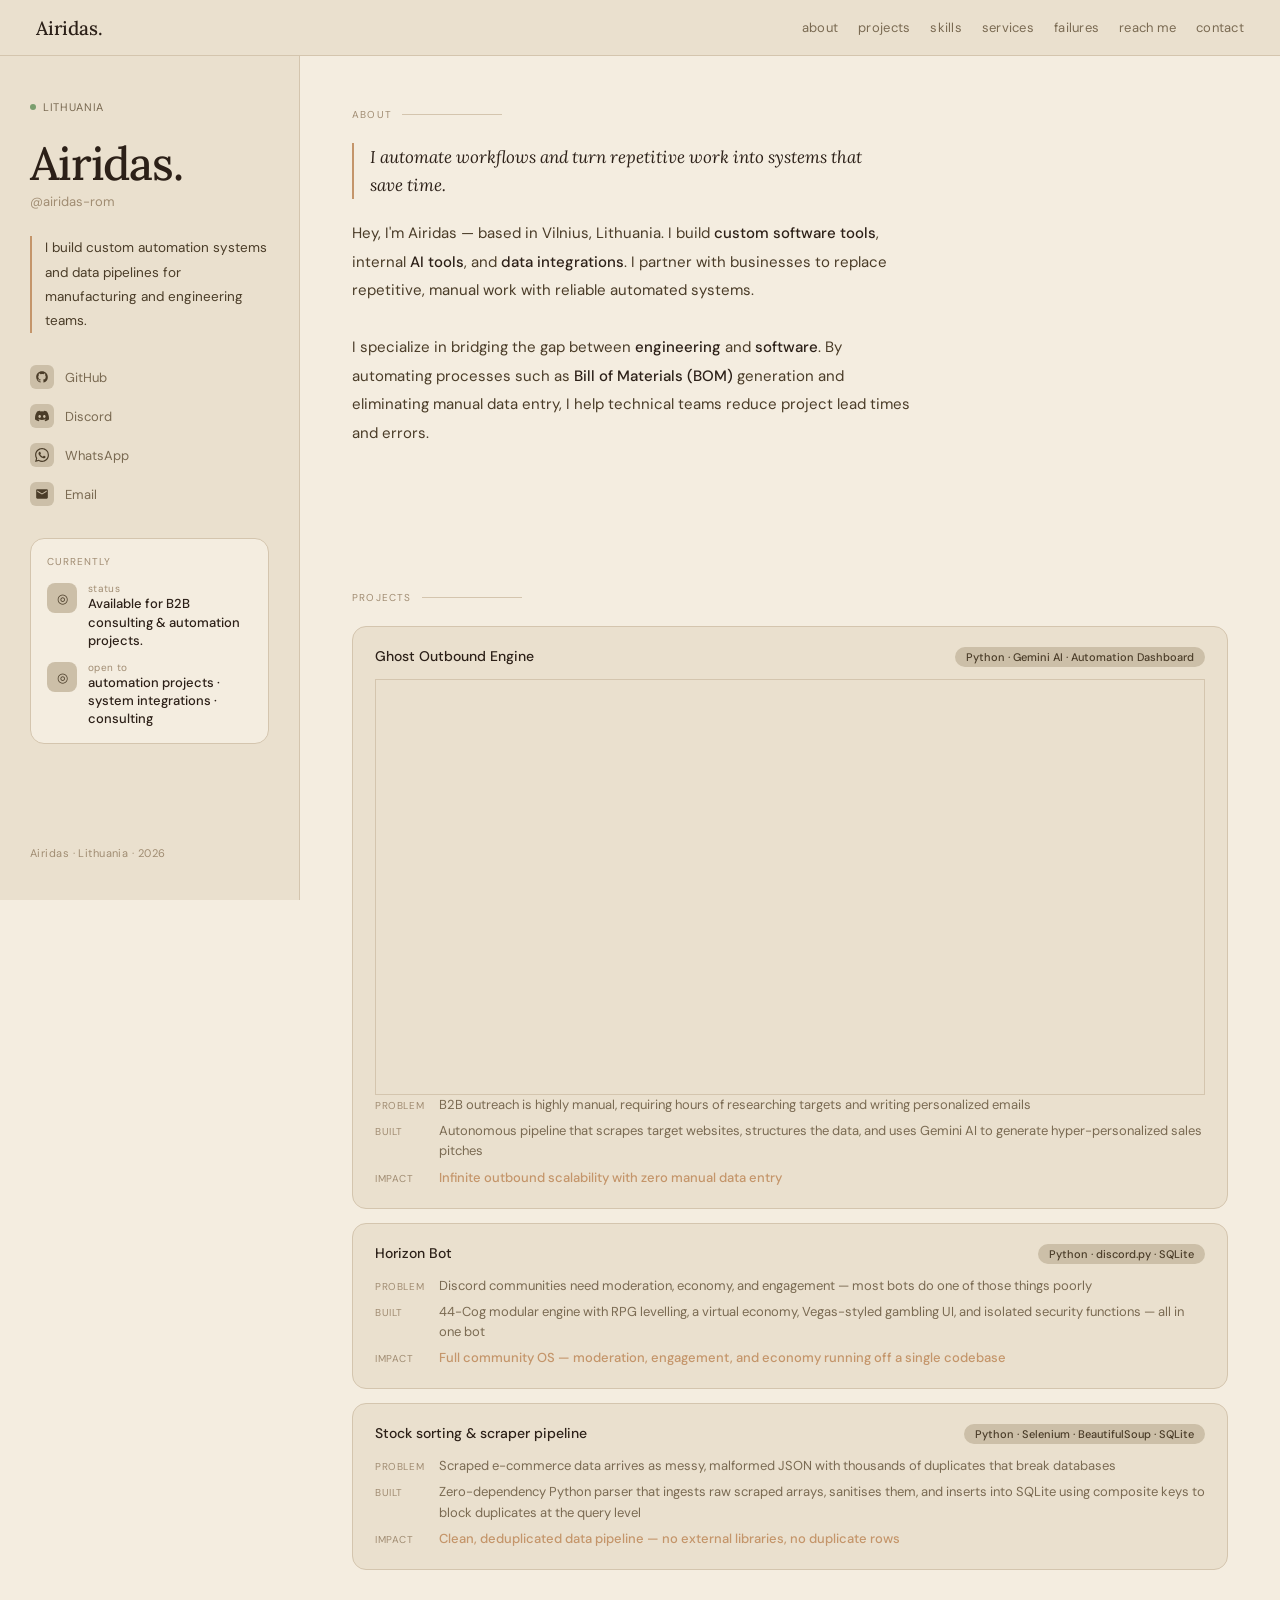
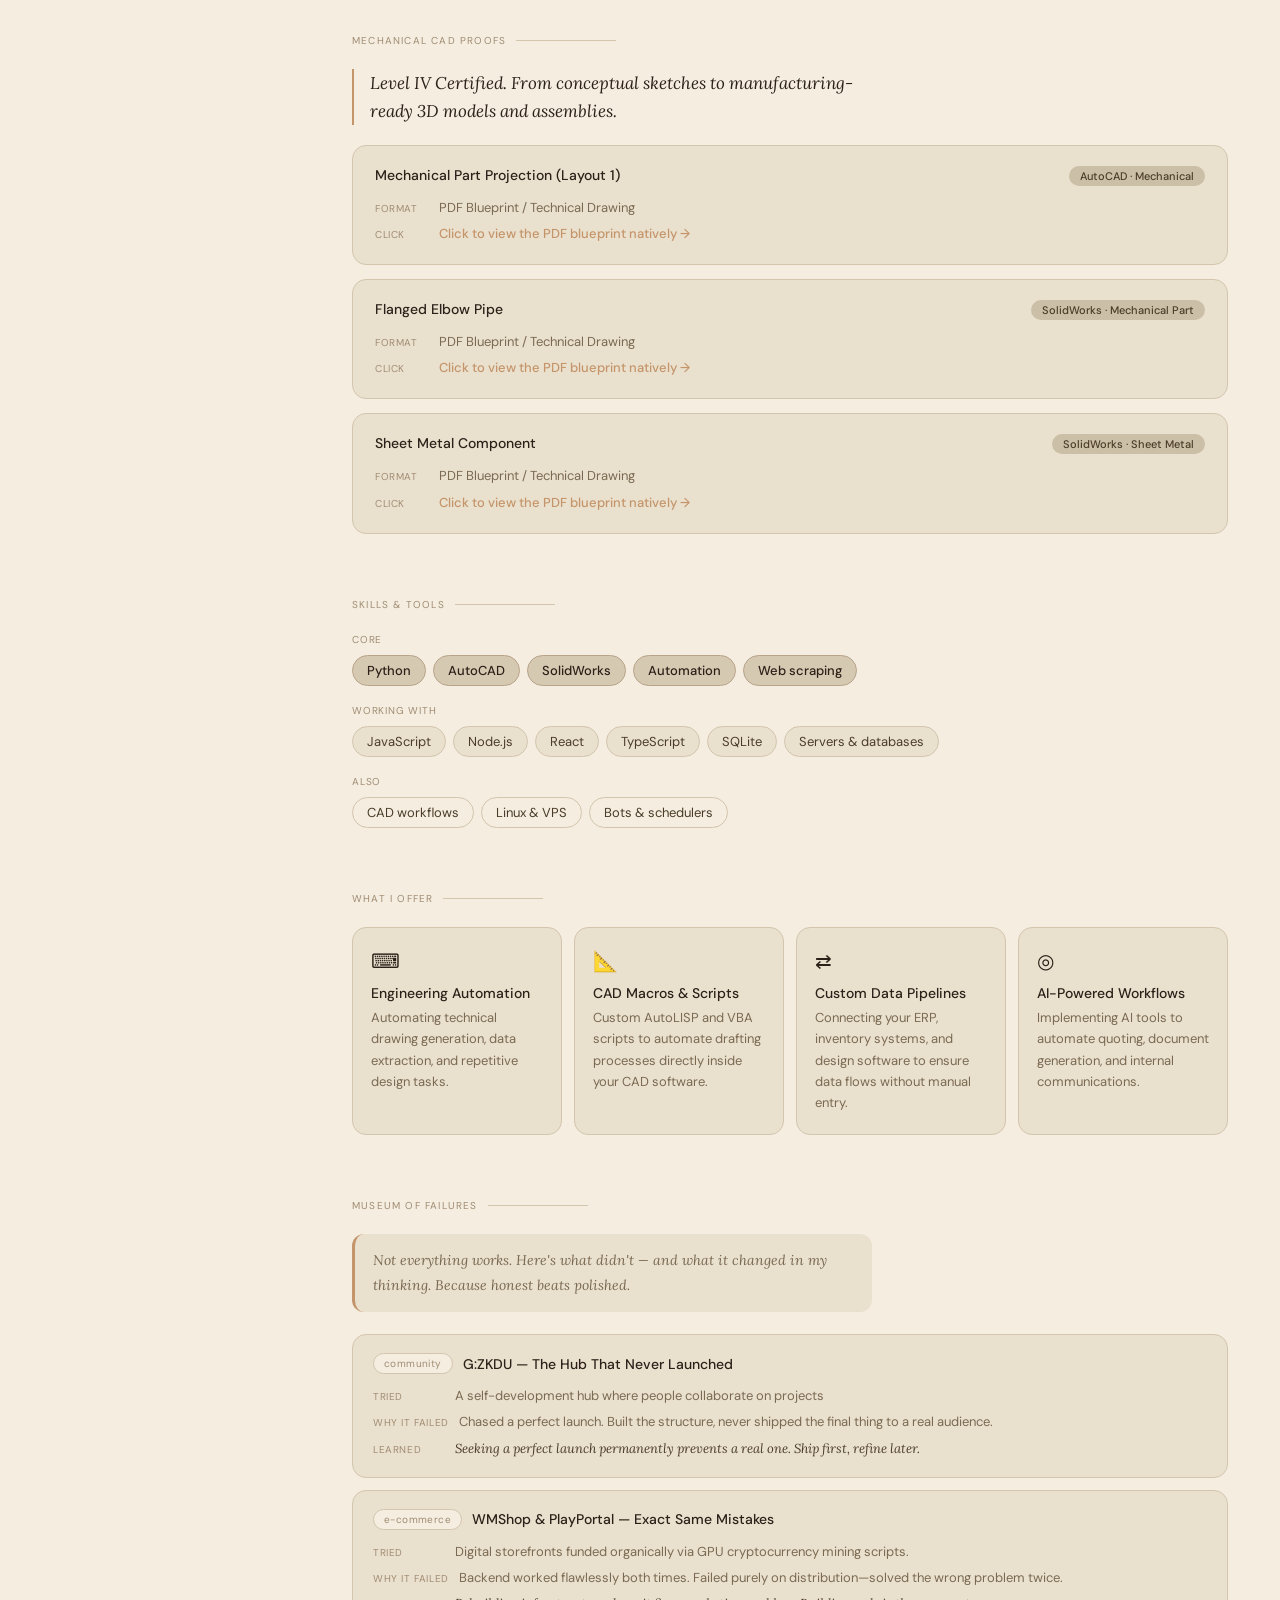
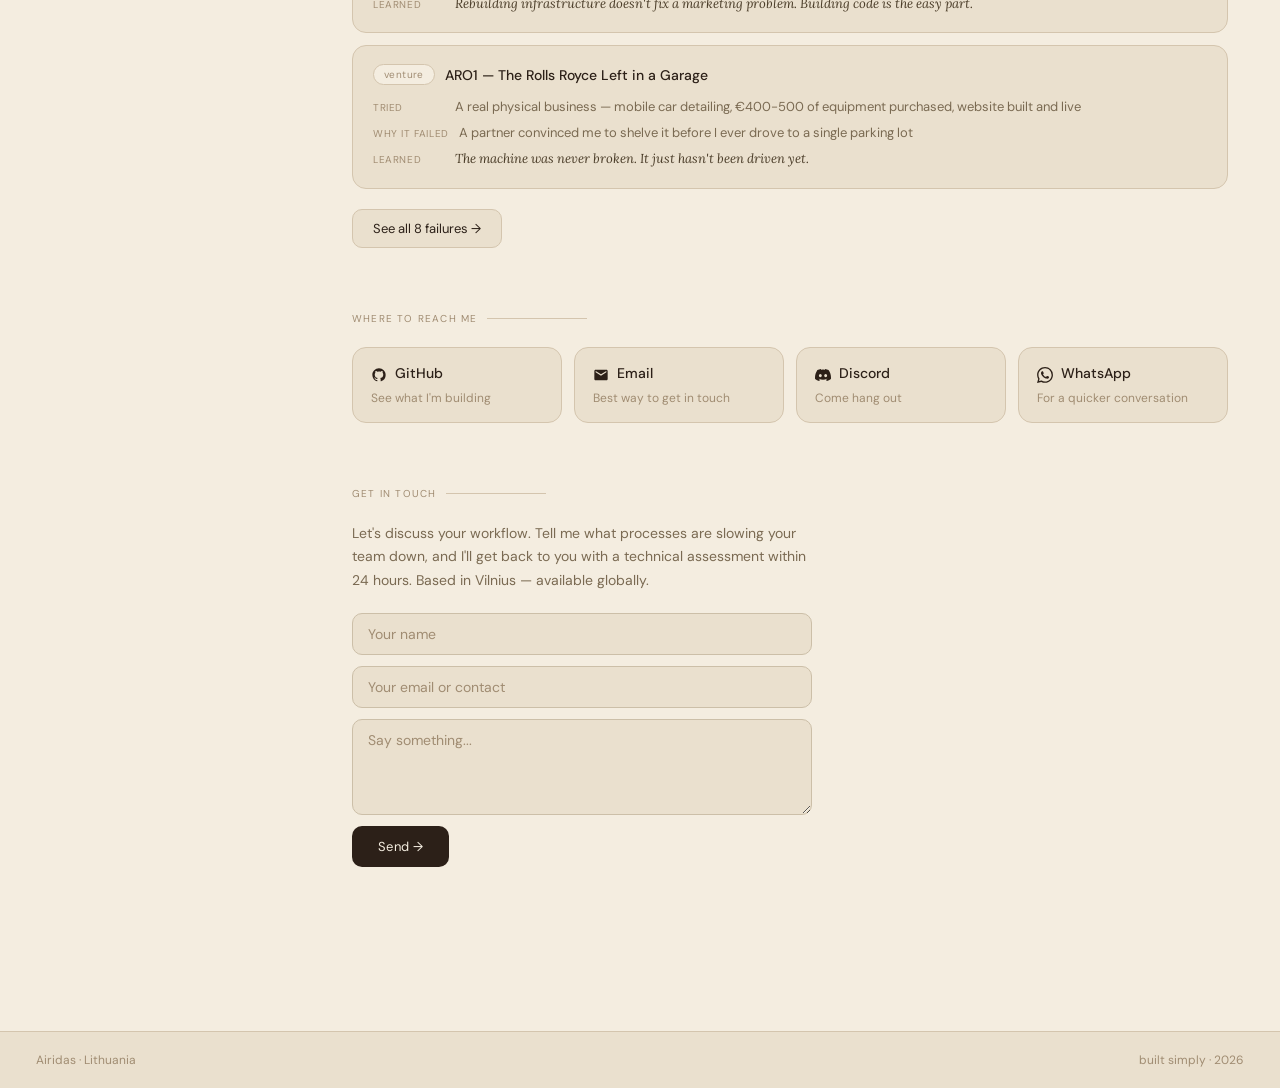
==== index.html @ 6e222f56 "feat: add native inline PDF viewer modal for CAD proofs" ====
<!DOCTYPE html>
<html lang="en">
<head>
<meta charset="UTF-8" />
<meta name="viewport" content="width=device-width, initial-scale=1.0" />
<title>Airidas — Software Engineer & Automation</title>
<link href="https://fonts.googleapis.com/css2?family=Lora:ital,wght@0,400;0,500;1,400&family=DM+Sans:opsz,wght@9..40,300;9..40,400;9..40,500&display=swap" rel="stylesheet" />
<style>
*, *::before, *::after { box-sizing: border-box; margin: 0; padding: 0; }
:root {
  --cream:  #F4EDE0;
  --panel:  #EAE0CE;
  --panel2: #E0D4BF;
  --panel3: #D6C9B2;
  --border: #D4C5AE;
  --muted:  #A08C72;
  --sub:    #7A6A52;
  --text:   #4A3C28;
  --dark:   #2C2018;
  --card:   #CCBFA8;
  --accent: #B8A48A;
  --green:  #7A9E6E;
  --warm:   #C4956A;
}
html { scroll-behavior: smooth; }
body { background: var(--cream); font-family: 'DM Sans', sans-serif; color: var(--dark); min-height: 100vh; }
::-webkit-scrollbar { width: 5px; }
::-webkit-scrollbar-track { background: var(--panel); }
::-webkit-scrollbar-thumb { background: var(--card); border-radius: 3px; }

nav {
  position: sticky; top: 0; z-index: 100;
  background: var(--panel); border-bottom: 1px solid var(--border);
  display: flex; align-items: center; justify-content: space-between;
  padding: 0 36px; min-height: 56px;
}
.nav-logo { font-family: 'Lora', serif; font-size: 19px; color: var(--dark); letter-spacing: -0.01em; font-weight: 500;}
.nav-links { display: flex; gap: 20px; flex-wrap: wrap; }
.nav-links a { font-size: 13px; color: var(--sub); text-decoration: none; letter-spacing: 0.02em; transition: color 0.15s; padding: 4px 0; }
.nav-links a:hover { color: var(--dark); }

.split { display: flex; align-items: flex-start; }

.left {
  width: 300px; flex-shrink: 0;
  background: var(--panel); border-right: 1px solid var(--border);
  padding: 44px 30px 40px;
  position: sticky; top: 56px; height: calc(100vh - 56px);
  display: flex; flex-direction: column; gap: 26px;
  overflow-y: auto;
}
.status { display: inline-flex; align-items: center; gap: 7px; font-size: 11px; color: var(--sub); letter-spacing: 0.06em; text-transform: uppercase; }
.dot { width: 6px; height: 6px; border-radius: 50%; background: var(--green); animation: pulse 2.5s infinite; }
@keyframes pulse { 0%,100%{opacity:1} 50%{opacity:0.35} }
.big-name { font-family: 'Lora', serif; font-size: 46px; font-weight: 500; color: var(--dark); line-height: 1.05; letter-spacing: -0.025em; }
.handle { font-size: 13px; color: var(--muted); margin-top: 5px; }
.tagline { font-size: 13.5px; color: var(--text); line-height: 1.8; border-left: 2px solid var(--warm); padding-left: 13px; }
.social-stack { display: flex; flex-direction: column; gap: 3px; }
.social-item { display: flex; align-items: center; gap: 11px; font-size: 13px; color: var(--sub); padding: 6px 0; text-decoration: none; transition: color 0.15s; }
.social-item:hover { color: var(--dark); }
.s-icon { width: 24px; height: 24px; border-radius: 6px; background: var(--card); display: flex; align-items: center; justify-content: center; font-size: 10px; font-weight: 500; color: var(--text); flex-shrink: 0; }
.headshot { width: 120px; height: 120px; border-radius: 50%; object-fit: cover; margin-bottom: 10px; border: 2px solid var(--border); }
.group-header { display: flex; align-items: center; gap: 8px; margin-bottom: 4px; }
.group-header svg { width: 16px; height: 16px; fill: var(--dark); }
.into-block { background: var(--cream); border: 1px solid var(--border); border-radius: 14px; padding: 16px 16px 14px; }
.into-heading { font-size: 10px; letter-spacing: 0.1em; text-transform: uppercase; color: var(--muted); margin-bottom: 14px; }
.into-row { display: flex; align-items: flex-start; gap: 11px; margin-bottom: 11px; }
.into-row:last-child { margin-bottom: 0; }
.into-icon { width: 30px; height: 30px; border-radius: 8px; background: var(--card); display: flex; align-items: center; justify-content: center; flex-shrink: 0; margin-top: 1px; font-size: 13px; color: var(--text); }
.into-cat { font-size: 10px; color: var(--muted); letter-spacing: 0.03em; }
.into-val { font-size: 13px; color: var(--dark); font-weight: 500; line-height: 1.4; }
.left-foot { font-size: 11px; color: var(--muted); letter-spacing: 0.04em; margin-top: auto; }

.right { flex: 1; min-width: 0; padding: 52px 52px 100px; }
.section-block { margin-bottom: 64px; }
.sec-label { font-size: 10px; letter-spacing: 0.12em; text-transform: uppercase; color: var(--muted); margin-bottom: 22px; display: flex; align-items: center; gap: 10px; }
.sec-label::after { content: ''; flex: 1; height: 1px; background: var(--border); max-width: 100px; }

.hero-line { font-family: 'Lora', serif; font-size: 17px; color: var(--dark); line-height: 1.65; max-width: 520px; margin-bottom: 20px; font-style: italic; border-left: 2px solid var(--warm); padding-left: 16px; }
.about-body { font-size: 15px; color: var(--text); line-height: 1.9; max-width: 560px; }
.about-body strong { color: var(--dark); font-weight: 500; }

.proj-list { display: flex; flex-direction: column; gap: 14px; }
.proj-card { background: var(--panel); border: 1px solid var(--border); border-radius: 14px; padding: 20px 22px; cursor: pointer; transition: background 0.15s, transform 0.15s; text-decoration: none; display: block; }
.proj-card:hover { background: var(--panel2); transform: translateX(4px); }
.proj-header { display: flex; justify-content: space-between; align-items: flex-start; gap: 12px; margin-bottom: 12px; }
.proj-title { font-size: 14px; font-weight: 500; color: var(--dark); }
.proj-tag { font-size: 11px; background: var(--card); color: var(--text); border-radius: 20px; padding: 3px 11px; white-space: nowrap; flex-shrink: 0; font-weight: 500; }
.proj-rows { display: flex; flex-direction: column; gap: 6px; }
.proj-row { display: flex; gap: 10px; align-items: baseline; }
.proj-row-label { font-size: 10px; color: var(--muted); letter-spacing: 0.06em; text-transform: uppercase; min-width: 54px; flex-shrink: 0; padding-top: 1px; }
.proj-row-val { font-size: 13px; color: var(--sub); line-height: 1.55; }
.proj-impact { color: var(--warm); font-weight: 500; }

.skills-groups { display: flex; flex-direction: column; gap: 18px; }
.skill-group-label { font-size: 10px; color: var(--muted); letter-spacing: 0.08em; text-transform: uppercase; margin-bottom: 9px; }
.skills-wrap { display: flex; flex-wrap: wrap; gap: 7px; }
.sk { font-size: 13px; padding: 6px 14px; border-radius: 20px; border: 1px solid var(--border); color: var(--text); background: var(--cream); transition: background 0.12s; }
.sk:hover { background: var(--panel); }
.sk.core { background: var(--panel3); border-color: var(--accent); color: var(--dark); font-weight: 500; }
.sk.working { background: var(--panel); border-color: var(--border); color: var(--text); }

.services-grid { display: grid; grid-template-columns: repeat(auto-fill, minmax(205px, 1fr)); gap: 12px; }
.svc-card { background: var(--panel); border: 1px solid var(--border); border-radius: 14px; padding: 20px 18px; transition: background 0.15s; }
.svc-card:hover { background: var(--panel2); }
.svc-icon { font-size: 20px; margin-bottom: 10px; }
.svc-title { font-size: 14px; font-weight: 500; color: var(--dark); margin-bottom: 5px; }
.svc-desc { font-size: 13px; color: var(--sub); line-height: 1.65; }

.museum-intro { font-family: 'Lora', serif; font-style: italic; font-size: 14px; color: var(--sub); line-height: 1.8; max-width: 520px; margin-bottom: 22px; padding: 14px 18px; background: var(--panel); border-radius: 12px; border-left: 3px solid var(--warm); }
.fail-list { display: flex; flex-direction: column; gap: 12px; }
.fail-card { background: var(--panel); border: 1px solid var(--border); border-radius: 14px; padding: 18px 20px; }
.fail-header { display: flex; align-items: center; gap: 10px; margin-bottom: 12px; }
.fail-badge { font-size: 10px; background: var(--cream); color: var(--muted); border-radius: 20px; padding: 3px 10px; border: 1px solid var(--border); letter-spacing: 0.04em; flex-shrink: 0; }
.fail-title { font-size: 14px; font-weight: 500; color: var(--dark); }
.fail-rows { display: flex; flex-direction: column; gap: 6px; }
.fail-row { display: flex; gap: 10px; align-items: baseline; }
.fail-row-label { font-size: 10px; color: var(--muted); letter-spacing: 0.06em; text-transform: uppercase; min-width: 72px; flex-shrink: 0; padding-top: 1px; }
.fail-row-val { font-size: 13px; color: var(--sub); line-height: 1.55; }
.fail-lesson-val { font-size: 13px; color: var(--text); line-height: 1.55; font-style: italic; font-family: 'Lora', serif; }

.groups-wrap { display: grid; grid-template-columns: repeat(auto-fill, minmax(190px, 1fr)); gap: 12px; }
.group-card { background: var(--panel); border: 1px solid var(--border); border-radius: 14px; padding: 16px 18px; cursor: pointer; transition: background 0.15s; text-decoration: none; display: block; }
.group-card:hover { background: var(--panel2); }
.group-name { font-size: 14px; font-weight: 500; color: var(--dark); margin-bottom: 4px; }
.group-meta { font-size: 12px; color: var(--muted); }
.group-card.dashed { border-style: dashed; background: transparent; }

.contact-intro { font-size: 14px; color: var(--sub); line-height: 1.7; max-width: 460px; margin-bottom: 20px; }
.contact-wrap { display: flex; flex-direction: column; gap: 11px; max-width: 460px; }
.ci { background: var(--panel); border: 1px solid var(--card); border-radius: 10px; padding: 11px 15px; font-size: 14px; color: var(--dark); font-family: 'DM Sans', sans-serif; width: 100%; outline: none; transition: border-color 0.15s; }
.ci:focus { border-color: var(--warm); }
.ci::placeholder { color: var(--muted); }
textarea.ci { min-height: 96px; resize: vertical; }
.cta { background: var(--dark); color: var(--cream); border: none; border-radius: 10px; padding: 12px 26px; font-size: 13px; cursor: pointer; font-family: 'DM Sans', sans-serif; letter-spacing: 0.03em; width: fit-content; transition: opacity 0.15s; }
.cta:hover { opacity: 0.82; }

footer { border-top: 1px solid var(--border); padding: 20px 36px; display: flex; justify-content: space-between; align-items: center; font-size: 12px; color: var(--muted); background: var(--panel); }
.video-fullscreen-btn { display: none; }

/* PDF Viewer Modal */
.pdf-modal { display: none; position: fixed; top: 0; left: 0; width: 100vw; height: 100vh; background: rgba(20, 15, 10, 0.95); z-index: 2000; align-items: center; justify-content: center; opacity: 0; transition: opacity 0.3s ease; padding: 20px; backdrop-filter: blur(4px); }
.pdf-modal.open { display: flex; opacity: 1; }
.pdf-modal-content { position: relative; width: 100%; max-width: 900px; height: 85vh; border-radius: 8px; box-shadow: 0 25px 50px rgba(0,0,0,0.5); background: var(--panel); display: flex; flex-direction: column; overflow: hidden; border: 1px solid var(--border); }
.pdf-header { display: flex; justify-content: space-between; align-items: center; padding: 14px 20px; background: var(--panel); border-bottom: 1px solid var(--border); }
.pdf-title { font-size: 14px; font-weight: 500; color: var(--dark); font-family: 'DM Sans', sans-serif; }
.close-pdf { font-size: 13px; color: var(--muted); cursor: pointer; padding: 6px 12px; border-radius: 6px; transition: background 0.15s, color 0.15s; }
.close-pdf:hover { background: var(--card); color: var(--dark); }
.pdf-frame { flex: 1; width: 100%; border: none; background: #fff; }

@media (max-width: 720px) {
  nav { padding: 12px 18px; height: auto; flex-direction: column; gap: 12px; align-items: center; text-align: center; }
  .nav-links { gap: 8px 16px; justify-content: center; }
  .nav-links a { font-size: 12px; }
  .split { flex-direction: column; }
  .left { width: 100%; height: auto; position: static; border-right: none; border-bottom: 1px solid var(--border); padding: 32px 20px 24px; gap: 18px; overflow: visible; }
  .big-name { font-size: 36px; }
  .social-stack { flex-direction: row; flex-wrap: wrap; gap: 8px 16px; margin-bottom: 8px; }
  .social-item { font-size: 12px; }
  .left-foot { display: none; }
  .right { padding: 32px 20px 60px; }
  .proj-header { flex-direction: column; align-items: flex-start; gap: 8px; }
  .proj-row { flex-direction: column; gap: 2px; margin-bottom: 8px; }
  .proj-row-label { min-width: auto; }
  footer { flex-direction: column; gap: 10px; text-align: center; padding: 24px 20px; }

  /* Ghost video fullscreen button on mobile */
  .ghost-video-wrap {
    position: relative;
    margin: 16px 0;
    border-radius: 8px;
    overflow: hidden;
  }
  .video-fullscreen-btn {
    position: absolute;
    bottom: 10px;
    right: 10px;
    width: 32px;
    height: 32px;
    background: rgba(0,0,0,0.55);
    border: none;
    border-radius: 6px;
    display: flex;
    align-items: center;
    justify-content: center;
    cursor: pointer;
    z-index: 10;
    backdrop-filter: blur(4px);
    transition: background 0.2s ease;
  }
  .video-fullscreen-btn:hover { background: rgba(0,0,0,0.8); }
  .video-fullscreen-btn svg { width: 16px; height: 16px; fill: #fff; }
  #ghostVideo { transition: opacity 0.6s ease, filter 0.6s ease; }
}
@media (min-width: 721px) and (max-width: 1050px) {
  .left { width: 255px; padding: 36px 22px; }
  .big-name { font-size: 36px; }
  .right { padding: 40px 32px 80px; }
  nav { padding: 0 24px; }
}
</style>
</head>
<body>

<nav>
  <span class="nav-logo">Airidas.</span>
  <div class="nav-links">
    <a href="#about">about</a>
    <a href="#projects">projects</a>
    <a href="#skills">skills</a>
    <a href="#services">services</a>
    <a href="#failures">failures</a>
    <a href="#groups">reach me</a>
    <a href="#contact">contact</a>
  </div>
</nav>

<div class="split">

  <div class="left">
    <div class="status"><span class="dot"></span> Lithuania</div>
    <div>
      <div class="big-name">Airidas.</div>
      <div class="handle">@airidas-rom</div>
    </div>
    <div class="tagline">I build custom automation systems and data pipelines for manufacturing and engineering teams.</div>
    <div class="social-stack">
      <a class="social-item" href="https://github.com/airidas-rom" target="_blank"><span class="s-icon"><svg viewBox="0 0 24 24" style="width:14px; height:14px; fill:var(--text);"><path d="M12 2C6.477 2 2 6.484 2 12.017c0 4.425 2.865 8.18 6.839 9.504.5.092.682-.217.682-.483 0-.237-.008-.868-.013-1.703-2.782.605-3.369-1.343-3.369-1.343-.454-1.158-1.11-1.466-1.11-1.466-.908-.62.069-.608.069-.608 1.003.07 1.531 1.032 1.531 1.032.892 1.53 2.341 1.088 2.91.832.092-.647.35-1.088.636-1.338-2.22-.253-4.555-1.113-4.555-4.951 0-1.093.39-1.988 1.029-2.688-.103-.253-.446-1.272.098-2.65 0 0 .84-.27 2.75 1.026A9.564 9.564 0 0112 6.844c.85.004 1.705.115 2.504.337 1.909-1.296 2.747-1.027 2.747-1.027.546 1.379.202 2.398.1 2.651.64.7 1.028 1.595 1.028 2.688 0 3.848-2.339 4.695-4.566 4.943.359.309.678.92.678 1.855 0 1.338-.012 2.419-.012 2.747 0 .268.18.58.688.482A10.019 10.019 0 0022 12.017C22 6.484 17.522 2 12 2z"></path></svg></span> GitHub</a>
      <a class="social-item" href="https://discord.gg/AqtnshTQhd" target="_blank"><span class="s-icon"><svg viewBox="0 0 24 24" style="width:14px; height:14px; fill:var(--text);"><path d="M20.317 4.37a19.791 19.791 0 00-4.885-1.515a.074.074 0 00-.079.037c-.21.375-.444.864-.608 1.25a18.27 18.27 0 00-5.487 0 12.64 12.64 0 00-.617-1.25.077.077 0 00-.079-.037A19.736 19.736 0 003.677 4.37a.07.07 0 00-.032.027C.533 9.046-.32 13.58.099 18.057a.082.082 0 00.031.057 19.9 19.9 0 005.993 3.03.078.078 0 00.084-.028 14.09 14.09 0 001.226-1.994.076.076 0 00-.041-.106 13.107 13.107 0 01-1.872-.892.077.077 0 01-.008-.128 10.2 10.2 0 00.372-.292.074.074 0 01.077-.01c3.928 1.793 8.18 1.793 12.062 0a.074.074 0 01.078.01c.12.098.246.198.373.292a.077.077 0 01-.006.127 12.299 12.299 0 01-1.873.892.077.077 0 00-.041.107c.36.698.772 1.362 1.225 1.993a.076.076 0 00.084.028 19.839 19.839 0 006.002-3.03.077.077 0 00.032-.054c.5-5.177-.838-9.674-3.549-13.66a.061.061 0 00-.031-.028zM8.02 15.33c-1.183 0-2.157-1.085-2.157-2.419 0-1.333.956-2.419 2.157-2.419 1.21 0 2.176 1.096 2.157 2.42 0 1.333-.956 2.418-2.157 2.418zm7.975 0c-1.183 0-2.157-1.085-2.157-2.419 0-1.333.955-2.419 2.157-2.419 1.21 0 2.176 1.096 2.157 2.42 0 1.333-.946 2.418-2.157 2.418z"></path></svg></span> Discord</a>
      <a class="social-item" href="https://wa.me/37067659523"><span class="s-icon"><svg viewBox="0 0 24 24" style="width:14px; height:14px; fill:var(--text);"><path d="M17.472 14.382c-.297-.149-1.758-.867-2.03-.967-.273-.099-.471-.148-.67.15-.197.297-.767.966-.94 1.164-.173.199-.347.223-.644.075-.297-.15-1.255-.463-2.39-1.475-.883-.788-1.48-1.761-1.653-2.059-.173-.297-.018-.458.13-.606.134-.133.298-.347.446-.52.149-.174.198-.298.298-.497.099-.198.05-.371-.025-.52-.075-.149-.669-1.612-.916-2.207-.242-.579-.487-.5-.669-.51a12.8 12.8 0 00-.57-.01c-.198 0-.52.074-.792.372-.272.297-1.04 1.016-1.04 2.479 0 1.462 1.065 2.875 1.213 3.074.149.198 2.096 3.2 5.077 4.487.709.306 1.262.489 1.694.625.712.227 1.36.195 1.871.118.571-.085 1.758-.719 2.006-1.413.248-.694.248-1.289.173-1.413-.074-.124-.272-.198-.57-.347m-5.421 7.403h-.004a9.87 9.87 0 01-5.031-1.378l-.361-.214-3.741.982.998-3.648-.235-.374a9.86 9.86 0 01-1.51-5.26c.001-5.45 4.436-9.884 9.888-9.884 2.64 0 5.122 1.03 6.988 2.898a9.825 9.825 0 012.893 6.994c-.003 5.45-4.437 9.884-9.885 9.884m8.413-18.297A11.815 11.815 0 0012.05 0C5.495 0 .16 5.335.157 11.892c0 2.096.547 4.142 1.588 5.945L.057 24l6.305-1.654a11.882 11.882 0 005.683 1.448h.005c6.554 0 11.89-5.335 11.893-11.893a11.821 11.821 0 00-3.48-8.413Z"></path></svg></span> WhatsApp</a>
      <a class="social-item" href="mailto:romanovasairidas@gmail.com"><span class="s-icon"><svg viewBox="0 0 24 24" style="width:14px; height:14px; fill:var(--text);"><path d="M20 4H4c-1.1 0-2 .9-2 2v12c0 1.1.9 2 2 2h16c1.1 0 2-.9 2-2V6c0-1.1-.9-2-2-2zm0 4l-8 5-8-5V6l8 5 8-5v2z"></path></svg></span> Email</a>
    </div>
    <div class="into-block">
      <div class="into-heading">Currently</div>
      <div class="into-row">
        <div class="into-icon">◎</div>
        <div>
          <div class="into-cat">status</div>
          <div class="into-val">Available for B2B consulting & automation projects.</div>
        </div>
      </div>
      <div class="into-row">
        <div class="into-icon">◎</div>
        <div>
          <div class="into-cat">open to</div>
          <div class="into-val">automation projects · system integrations · consulting</div>
        </div>
      </div>
    </div>
    <div class="left-foot">Airidas · Lithuania · 2026</div>
  </div>

  <div class="right">

    <div class="section-block" id="about">
      <div class="sec-label">About</div>
      <div class="hero-line">I automate workflows and turn repetitive work into systems that save time.</div>
      <div class="about-body">
        Hey, I'm Airidas — based in Vilnius, Lithuania. I build <strong>custom software tools</strong>, internal <strong>AI tools</strong>, and <strong>data integrations</strong>. I partner with businesses to replace repetitive, manual work with reliable automated systems.<br><br>
        I specialize in bridging the gap between <strong>engineering</strong> and <strong>software</strong>. By automating processes such as <strong>Bill of Materials (BOM)</strong> generation and eliminating manual data entry, I help technical teams reduce project lead times and errors.
      </div>
    </div>

    <!-- ELITE TOP 3 PROJECTS -->
    <div class="section-block" id="projects" style="padding-top: 80px;">
      <div class="sec-label">Projects</div>
      <div class="proj-list">
        
        <div class="proj-card" style="cursor: default;">
          <div class="proj-header">
            <div class="proj-title">Ghost Outbound Engine</div>
            <span class="proj-tag">Python · Gemini AI · Automation Dashboard</span>
          </div>
          <div class="ghost-video-wrap" style="border: 1px solid var(--border);">
            <video id="ghostVideo" loop muted playsInline style="width: 100%; display: block; opacity: 0.3; filter: grayscale(100%); transition: opacity 0.6s ease, filter 0.6s ease;">
              <source src="images/ghost_engine.mp4" type="video/mp4">
            </video>
            <button class="video-fullscreen-btn" id="fsBtn" title="Watch fullscreen">
              <svg viewBox="0 0 24 24"><path d="M7 14H5v5h5v-2H7v-3zm-2-4h2V7h3V5H5v5zm12 7h-3v2h5v-5h-2v3zM14 5v2h3v3h2V5h-5z"/></svg>
            </button>
          </div>
          <div class="proj-rows">
            <div class="proj-row"><span class="proj-row-label">Problem</span><span class="proj-row-val">B2B outreach is highly manual, requiring hours of researching targets and writing personalized emails</span></div>
            <div class="proj-row"><span class="proj-row-label">Built</span><span class="proj-row-val">Autonomous pipeline that scrapes target websites, structures the data, and uses Gemini AI to generate hyper-personalized sales pitches</span></div>
            <div class="proj-row"><span class="proj-row-label">Impact</span><span class="proj-row-val proj-impact">Infinite outbound scalability with zero manual data entry</span></div>
          </div>
        </div>

        <a class="proj-card" href="https://github.com/airidas-rom/horizon_bot" target="_blank">
          <div class="proj-header">
            <div class="proj-title">Horizon Bot</div>
            <span class="proj-tag">Python · discord.py · SQLite</span>
          </div>
          <div class="proj-rows">
            <div class="proj-row"><span class="proj-row-label">Problem</span><span class="proj-row-val">Discord communities need moderation, economy, and engagement — most bots do one of those things poorly</span></div>
            <div class="proj-row"><span class="proj-row-label">Built</span><span class="proj-row-val">44-Cog modular engine with RPG levelling, a virtual economy, Vegas-styled gambling UI, and isolated security functions — all in one bot</span></div>
            <div class="proj-row"><span class="proj-row-label">Impact</span><span class="proj-row-val proj-impact">Full community OS — moderation, engagement, and economy running off a single codebase</span></div>
          </div>
        </a>



        <a class="proj-card" href="https://github.com/airidas-rom/stock-sorting" target="_blank">
          <div class="proj-header">
            <div class="proj-title">Stock sorting & scraper pipeline</div>
            <span class="proj-tag">Python · Selenium · BeautifulSoup · SQLite</span>
          </div>
          <div class="proj-rows">
            <div class="proj-row"><span class="proj-row-label">Problem</span><span class="proj-row-val">Scraped e-commerce data arrives as messy, malformed JSON with thousands of duplicates that break databases</span></div>
            <div class="proj-row"><span class="proj-row-label">Built</span><span class="proj-row-val">Zero-dependency Python parser that ingests raw scraped arrays, sanitises them, and inserts into SQLite using composite keys to block duplicates at the query level</span></div>
            <div class="proj-row"><span class="proj-row-label">Impact</span><span class="proj-row-val proj-impact">Clean, deduplicated data pipeline — no external libraries, no duplicate rows</span></div>
          </div>
        </a>

      </div>
    </div>

    <div class="section-block" id="cad-proofs">
      <div class="sec-label">Mechanical CAD Proofs</div>
      <div class="hero-line">Level IV Certified. From conceptual sketches to manufacturing-ready 3D models and assemblies.</div>
      <div class="proj-list">
        
        <a class="proj-card" href="#" onclick="openPdf(event, 'images/Drawing1-Layout1.pdf', 'Mechanical Part Projection (Layout 1)')">
          <div class="proj-header">
            <div class="proj-title">Mechanical Part Projection (Layout 1)</div>
            <span class="proj-tag">AutoCAD · Mechanical</span>
          </div>
          <div class="proj-rows">
            <div class="proj-row"><span class="proj-row-label">Format</span><span class="proj-row-val">PDF Blueprint / Technical Drawing</span></div>
            <div class="proj-row"><span class="proj-row-label">Click</span><span class="proj-row-val proj-impact">Click to view the PDF blueprint natively →</span></div>
          </div>
        </a>

        <a class="proj-card" href="#" onclick="openPdf(event, 'images/Pipe.pdf', 'Flanged Elbow Pipe')">
          <div class="proj-header">
            <div class="proj-title">Flanged Elbow Pipe</div>
            <span class="proj-tag">SolidWorks · Mechanical Part</span>
          </div>
          <div class="proj-rows">
            <div class="proj-row"><span class="proj-row-label">Format</span><span class="proj-row-val">PDF Blueprint / Technical Drawing</span></div>
            <div class="proj-row"><span class="proj-row-label">Click</span><span class="proj-row-val proj-impact">Click to view the PDF blueprint natively →</span></div>
          </div>
        </a>

        <a class="proj-card" href="#" onclick="openPdf(event, 'images/PART3.pdf', 'Sheet Metal Component')">
          <div class="proj-header">
            <div class="proj-title">Sheet Metal Component</div>
            <span class="proj-tag">SolidWorks · Sheet Metal</span>
          </div>
          <div class="proj-rows">
            <div class="proj-row"><span class="proj-row-label">Format</span><span class="proj-row-val">PDF Blueprint / Technical Drawing</span></div>
            <div class="proj-row"><span class="proj-row-label">Click</span><span class="proj-row-val proj-impact">Click to view the PDF blueprint natively →</span></div>
          </div>
        </a>

      </div>
    </div>


    <div class="section-block" id="skills">
      <div class="sec-label">Skills & tools</div>
      <div class="skills-groups">
        <div>
          <div class="skill-group-label">Core</div>
          <div class="skills-wrap">
            <span class="sk core">Python</span>
            <span class="sk core">AutoCAD</span>
            <span class="sk core">SolidWorks</span>
            <span class="sk core">Automation</span>
            <span class="sk core">Web scraping</span>
          </div>
        </div>
        <div>
          <div class="skill-group-label">Working with</div>
          <div class="skills-wrap">
            <span class="sk working">JavaScript</span>
            <span class="sk working">Node.js</span>
            <span class="sk working">React</span>
            <span class="sk working">TypeScript</span>
            <span class="sk working">SQLite</span>
            <span class="sk working">Servers & databases</span>
          </div>
        </div>
        <div>
          <div class="skill-group-label">Also</div>
          <div class="skills-wrap">
            <span class="sk">CAD workflows</span>
            <span class="sk">Linux & VPS</span>
            <span class="sk">Bots & schedulers</span>
          </div>
        </div>
      </div>
    </div>

    <div class="section-block" id="services">
      <div class="sec-label">What I offer</div>
      <div class="services-grid">
        <div class="svc-card">
          <div class="svc-icon">⌨</div>
          <div class="svc-title">Engineering Automation</div>
          <div class="svc-desc">Automating technical drawing generation, data extraction, and repetitive design tasks.</div>
        </div>
        <div class="svc-card">
          <div class="svc-icon">📐</div>
          <div class="svc-title">CAD Macros & Scripts</div>
          <div class="svc-desc">Custom AutoLISP and VBA scripts to automate drafting processes directly inside your CAD software.</div>
        </div>
        <div class="svc-card">
          <div class="svc-icon">⇄</div>
          <div class="svc-title">Custom Data Pipelines</div>
          <div class="svc-desc">Connecting your ERP, inventory systems, and design software to ensure data flows without manual entry.</div>
        </div>
        <div class="svc-card">
          <div class="svc-icon">◎</div>
          <div class="svc-title">AI-Powered Workflows</div>
          <div class="svc-desc">Implementing AI tools to automate quoting, document generation, and internal communications.</div>
        </div>
      </div>
    </div>

    <div class="section-block" id="failures">
      <div class="sec-label">Museum of failures</div>
      <div class="museum-intro">Not everything works. Here's what didn't — and what it changed in my thinking. Because honest beats polished.</div>
      <div class="fail-list">

        <div class="fail-card">
          <div class="fail-header">
            <span class="fail-badge">community</span>
            <div class="fail-title">G:ZKDU — The Hub That Never Launched</div>
          </div>
          <div class="fail-rows">
            <div class="fail-row"><span class="fail-row-label">Tried</span><span class="fail-row-val">A self-development hub where people collaborate on projects</span></div>
            <div class="fail-row"><span class="fail-row-label">Why it failed</span><span class="fail-row-val">Chased a perfect launch. Built the structure, never shipped the final thing to a real audience.</span></div>
            <div class="fail-row"><span class="fail-row-label">Learned</span><span class="fail-lesson-val">Seeking a perfect launch permanently prevents a real one. Ship first, refine later.</span></div>
          </div>
        </div>

        <div class="fail-card">
          <div class="fail-header">
            <span class="fail-badge">e-commerce</span>
            <div class="fail-title">WMShop & PlayPortal — Exact Same Mistakes</div>
          </div>
          <div class="fail-rows">
            <div class="fail-row"><span class="fail-row-label">Tried</span><span class="fail-row-val">Digital storefronts funded organically via GPU cryptocurrency mining scripts.</span></div>
            <div class="fail-row"><span class="fail-row-label">Why it failed</span><span class="fail-row-val">Backend worked flawlessly both times. Failed purely on distribution—solved the wrong problem twice.</span></div>
            <div class="fail-row"><span class="fail-row-label">Learned</span><span class="fail-lesson-val">Rebuilding infrastructure doesn't fix a marketing problem. Building code is the easy part.</span></div>
          </div>
        </div>

        <div class="fail-card">
          <div class="fail-header">
            <span class="fail-badge">venture</span>
            <div class="fail-title">ARO1 — The Rolls Royce Left in a Garage</div>
          </div>
          <div class="fail-rows">
            <div class="fail-row"><span class="fail-row-label">Tried</span><span class="fail-row-val">A real physical business — mobile car detailing, €400-500 of equipment purchased, website built and live</span></div>
            <div class="fail-row"><span class="fail-row-label">Why it failed</span><span class="fail-row-val">A partner convinced me to shelve it before I ever drove to a single parking lot</span></div>
            <div class="fail-row"><span class="fail-row-label">Learned</span><span class="fail-lesson-val">The machine was never broken. It just hasn't been driven yet.</span></div>
          </div>
        </div>

      </div>
      <a href="museum.html" style="display:inline-flex; align-items:center; gap:8px; margin-top:20px; font-size:13px; color:var(--dark); background:var(--panel); border:1px solid var(--border); border-radius:10px; padding:10px 20px; text-decoration:none; transition:background 0.15s;" onmouseover="this.style.background='var(--panel2)'" onmouseout="this.style.background='var(--panel)'">See all 8 failures →</a>
    </div>

    <div class="section-block" id="groups">
      <div class="sec-label">Where to reach me</div>
      <div class="groups-wrap">
        <a class="group-card" href="https://github.com/airidas-rom" target="_blank">
          <div class="group-header">
            <svg viewBox="0 0 24 24"><path d="M12 2C6.477 2 2 6.484 2 12.017c0 4.425 2.865 8.18 6.839 9.504.5.092.682-.217.682-.483 0-.237-.008-.868-.013-1.703-2.782.605-3.369-1.343-3.369-1.343-.454-1.158-1.11-1.466-1.11-1.466-.908-.62.069-.608.069-.608 1.003.07 1.531 1.032 1.531 1.032.892 1.53 2.341 1.088 2.91.832.092-.647.35-1.088.636-1.338-2.22-.253-4.555-1.113-4.555-4.951 0-1.093.39-1.988 1.029-2.688-.103-.253-.446-1.272.098-2.65 0 0 .84-.27 2.75 1.026A9.564 9.564 0 0112 6.844c.85.004 1.705.115 2.504.337 1.909-1.296 2.747-1.027 2.747-1.027.546 1.379.202 2.398.1 2.651.64.7 1.028 1.595 1.028 2.688 0 3.848-2.339 4.695-4.566 4.943.359.309.678.92.678 1.855 0 1.338-.012 2.419-.012 2.747 0 .268.18.58.688.482A10.019 10.019 0 0022 12.017C22 6.484 17.522 2 12 2z"></path></svg>
            <div class="group-name">GitHub</div>
          </div>
          <div class="group-meta">See what I'm building</div>
        </a>
        <a class="group-card" href="mailto:romanovasairidas@gmail.com">
          <div class="group-header">
            <svg viewBox="0 0 24 24"><path d="M20 4H4c-1.1 0-2 .9-2 2v12c0 1.1.9 2 2 2h16c1.1 0 2-.9 2-2V6c0-1.1-.9-2-2-2zm0 4l-8 5-8-5V6l8 5 8-5v2z"></path></svg>
            <div class="group-name">Email</div>
          </div>
          <div class="group-meta">Best way to get in touch</div>
        </a>
        <a class="group-card" href="https://discord.gg/AqtnshTQhd" target="_blank">
          <div class="group-header">
            <svg viewBox="0 0 24 24"><path d="M20.317 4.37a19.791 19.791 0 00-4.885-1.515a.074.074 0 00-.079.037c-.21.375-.444.864-.608 1.25a18.27 18.27 0 00-5.487 0 12.64 12.64 0 00-.617-1.25.077.077 0 00-.079-.037A19.736 19.736 0 003.677 4.37a.07.07 0 00-.032.027C.533 9.046-.32 13.58.099 18.057a.082.082 0 00.031.057 19.9 19.9 0 005.993 3.03.078.078 0 00.084-.028 14.09 14.09 0 001.226-1.994.076.076 0 00-.041-.106 13.107 13.107 0 01-1.872-.892.077.077 0 01-.008-.128 10.2 10.2 0 00.372-.292.074.074 0 01.077-.01c3.928 1.793 8.18 1.793 12.062 0a.074.074 0 01.078.01c.12.098.246.198.373.292a.077.077 0 01-.006.127 12.299 12.299 0 01-1.873.892.077.077 0 00-.041.107c.36.698.772 1.362 1.225 1.993a.076.076 0 00.084.028 19.839 19.839 0 006.002-3.03.077.077 0 00.032-.054c.5-5.177-.838-9.674-3.549-13.66a.061.061 0 00-.031-.028zM8.02 15.33c-1.183 0-2.157-1.085-2.157-2.419 0-1.333.956-2.419 2.157-2.419 1.21 0 2.176 1.096 2.157 2.42 0 1.333-.956 2.418-2.157 2.418zm7.975 0c-1.183 0-2.157-1.085-2.157-2.419 0-1.333.955-2.419 2.157-2.419 1.21 0 2.176 1.096 2.157 2.42 0 1.333-.946 2.418-2.157 2.418z"></path></svg>
            <div class="group-name">Discord</div>
          </div>
          <div class="group-meta">Come hang out</div>
        </a>
        <a class="group-card" href="https://wa.me/37067659523">
          <div class="group-header">
            <svg viewBox="0 0 24 24"><path d="M17.472 14.382c-.297-.149-1.758-.867-2.03-.967-.273-.099-.471-.148-.67.15-.197.297-.767.966-.94 1.164-.173.199-.347.223-.644.075-.297-.15-1.255-.463-2.39-1.475-.883-.788-1.48-1.761-1.653-2.059-.173-.297-.018-.458.13-.606.134-.133.298-.347.446-.52.149-.174.198-.298.298-.497.099-.198.05-.371-.025-.52-.075-.149-.669-1.612-.916-2.207-.242-.579-.487-.5-.669-.51a12.8 12.8 0 00-.57-.01c-.198 0-.52.074-.792.372-.272.297-1.04 1.016-1.04 2.479 0 1.462 1.065 2.875 1.213 3.074.149.198 2.096 3.2 5.077 4.487.709.306 1.262.489 1.694.625.712.227 1.36.195 1.871.118.571-.085 1.758-.719 2.006-1.413.248-.694.248-1.289.173-1.413-.074-.124-.272-.198-.57-.347m-5.421 7.403h-.004a9.87 9.87 0 01-5.031-1.378l-.361-.214-3.741.982.998-3.648-.235-.374a9.86 9.86 0 01-1.51-5.26c.001-5.45 4.436-9.884 9.888-9.884 2.64 0 5.122 1.03 6.988 2.898a9.825 9.825 0 012.893 6.994c-.003 5.45-4.437 9.884-9.885 9.884m8.413-18.297A11.815 11.815 0 0012.05 0C5.495 0 .16 5.335.157 11.892c0 2.096.547 4.142 1.588 5.945L.057 24l6.305-1.654a11.882 11.882 0 005.683 1.448h.005c6.554 0 11.89-5.335 11.893-11.893a11.821 11.821 0 00-3.48-8.413Z"></path></svg>
            <div class="group-name">WhatsApp</div>
          </div>
          <div class="group-meta">For a quicker conversation</div>
        </a>
      </div>
    </div>

    <div class="section-block" id="contact">
      <div class="sec-label">Get in touch</div>
      <div class="contact-intro">Let's discuss your workflow. Tell me what processes are slowing your team down, and I'll get back to you with a technical assessment within 24 hours. Based in Vilnius — available globally.</div>
      <div class="contact-wrap">
        <input id="ci-name" class="ci" type="text" placeholder="Your name" />
        <input id="ci-contact" class="ci" type="text" placeholder="Your email or contact" />
        <textarea id="ci-message" class="ci" placeholder="Say something..."></textarea>
        <button class="cta" onclick="sendMail()">Send →</button>
      </div>
    </div>

    <script>
    function sendMail() {
      var name    = document.getElementById('ci-name').value.trim();
      var contact = document.getElementById('ci-contact').value.trim();
      var message = document.getElementById('ci-message').value.trim();
      var subject = encodeURIComponent('Message from ' + (name || 'your portfolio visitor'));
      var body    = encodeURIComponent(
        (name    ? 'Name: '    + name    + '\n' : '') +
        (contact ? 'Contact: ' + contact + '\n' : '') +
        '\n' + (message || '')
      );
      window.location.href = 'mailto:romanovasairidas@gmail.com?subject=' + subject + '&body=' + body;
    }
    </script>

  </div>
</div>

<footer>
  <span>Airidas · Lithuania</span>
  <span>built simply · 2026</span>
</footer>

<script>
  document.addEventListener("DOMContentLoaded", function() {
    const video = document.getElementById("ghostVideo");
    const wrap = video ? video.closest(".ghost-video-wrap") : null;
    const fsBtn = document.getElementById("fsBtn");

    // Fullscreen button
    if(fsBtn && video) {
      fsBtn.addEventListener("click", function() {
        if(video.requestFullscreen) video.requestFullscreen();
        else if(video.webkitRequestFullscreen) video.webkitRequestFullscreen();
        else if(video.webkitEnterFullscreen) video.webkitEnterFullscreen(); // iOS Safari
      });
    }

    // Scroll-triggered play
    if(video) {
      const observer = new IntersectionObserver((entries) => {
        entries.forEach(entry => {
          if(entry.isIntersecting) {
            video.style.opacity = "1";
            video.style.filter = "grayscale(0%)";
            video.play();
          } else {
            video.style.opacity = "0.3";
            video.style.filter = "grayscale(100%)";
            video.pause();
          }
        });
      }, { threshold: 0.3 });
      observer.observe(video);
    }
  });
</script>

<div class="pdf-modal" id="pdfModal" onclick="closePdf(event)">
  <div class="pdf-modal-content" onclick="event.stopPropagation()">
    <div class="pdf-header">
      <div class="pdf-title" id="pdfTitle">Document Viewer</div>
      <div class="close-pdf" onclick="closePdf(event)">Close ✕</div>
    </div>
    <iframe class="pdf-frame" id="pdfFrame" src=""></iframe>
  </div>
</div>

<script>
  // PDF Viewer Logic
  function openPdf(e, url, title) {
    e.preventDefault();
    const modal = document.getElementById('pdfModal');
    const frame = document.getElementById('pdfFrame');
    const titleEl = document.getElementById('pdfTitle');
    
    frame.src = url;
    titleEl.textContent = title;
    modal.classList.add('open');
  }

  function closePdf(e) {
    const modal = document.getElementById('pdfModal');
    const frame = document.getElementById('pdfFrame');
    modal.classList.remove('open');
    setTimeout(() => { frame.src = ''; }, 300); // Clear after fade out
  }
</script>

</body>
</html>
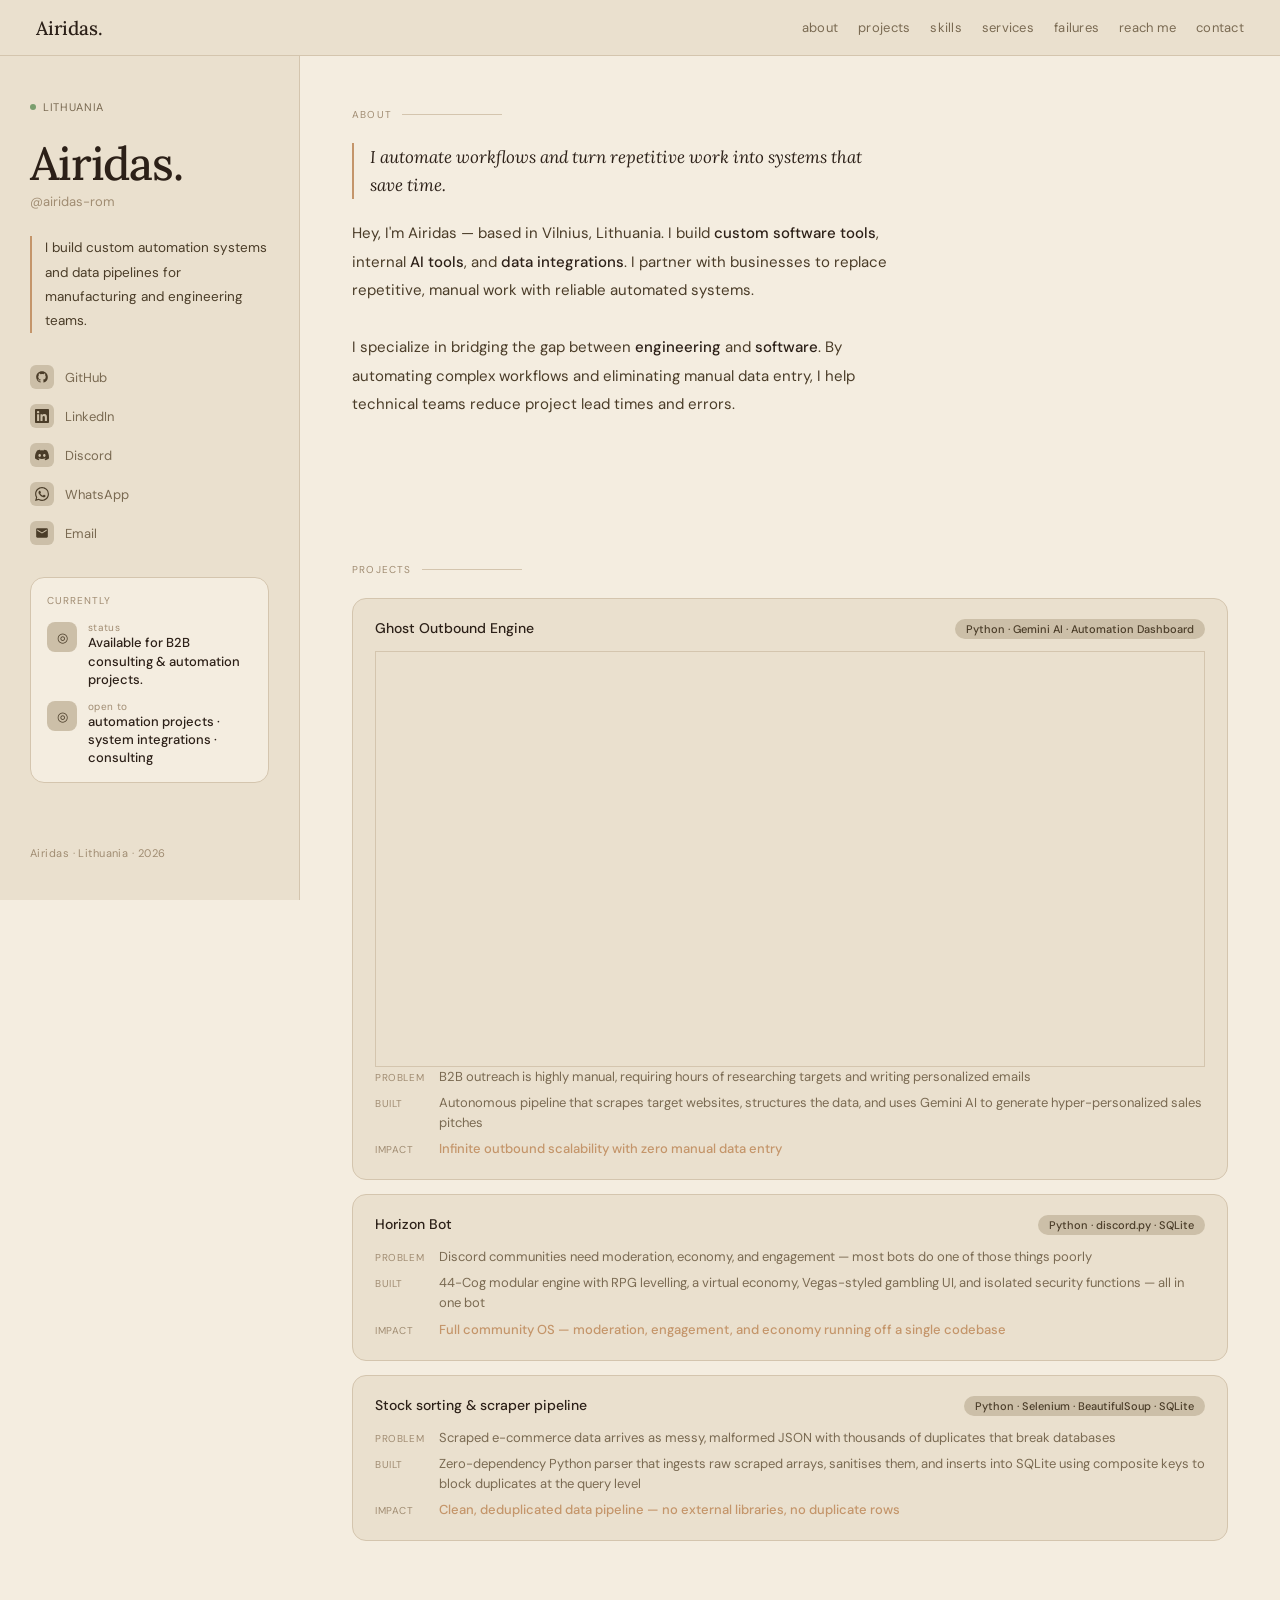
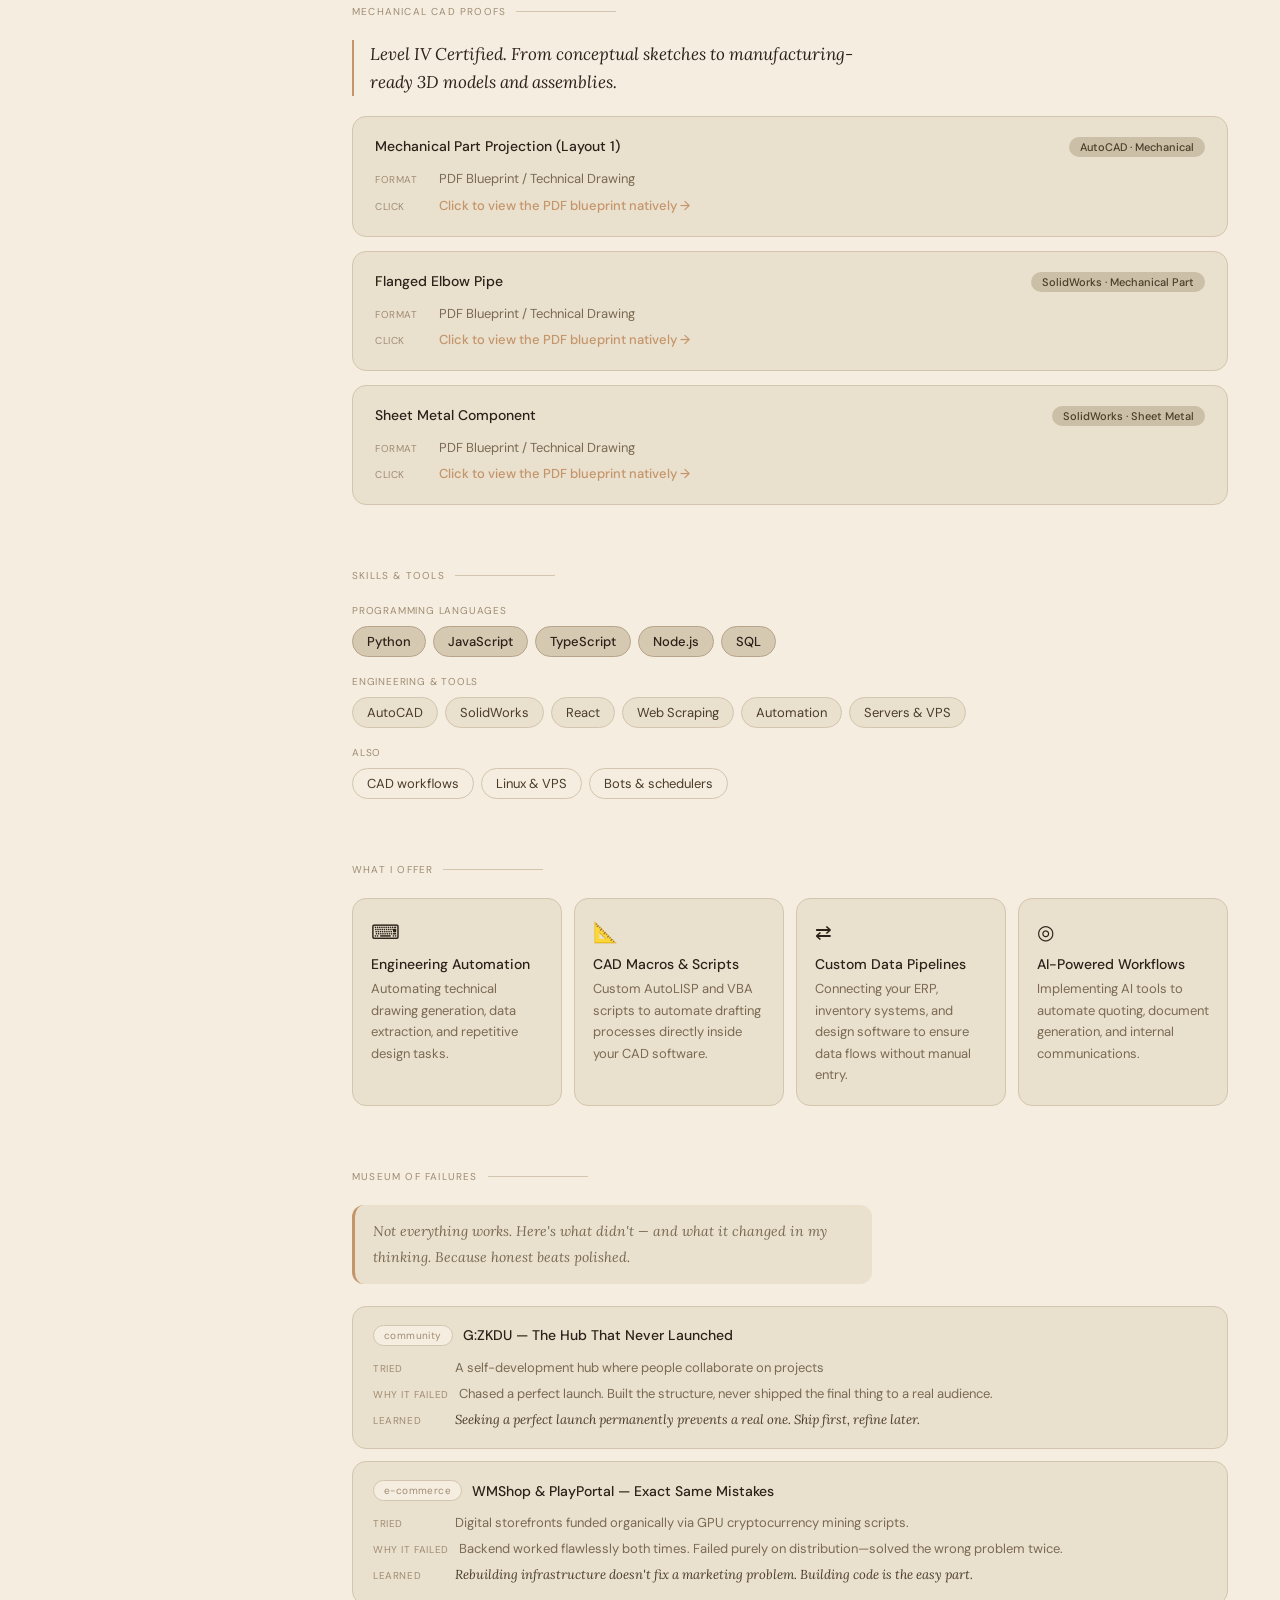
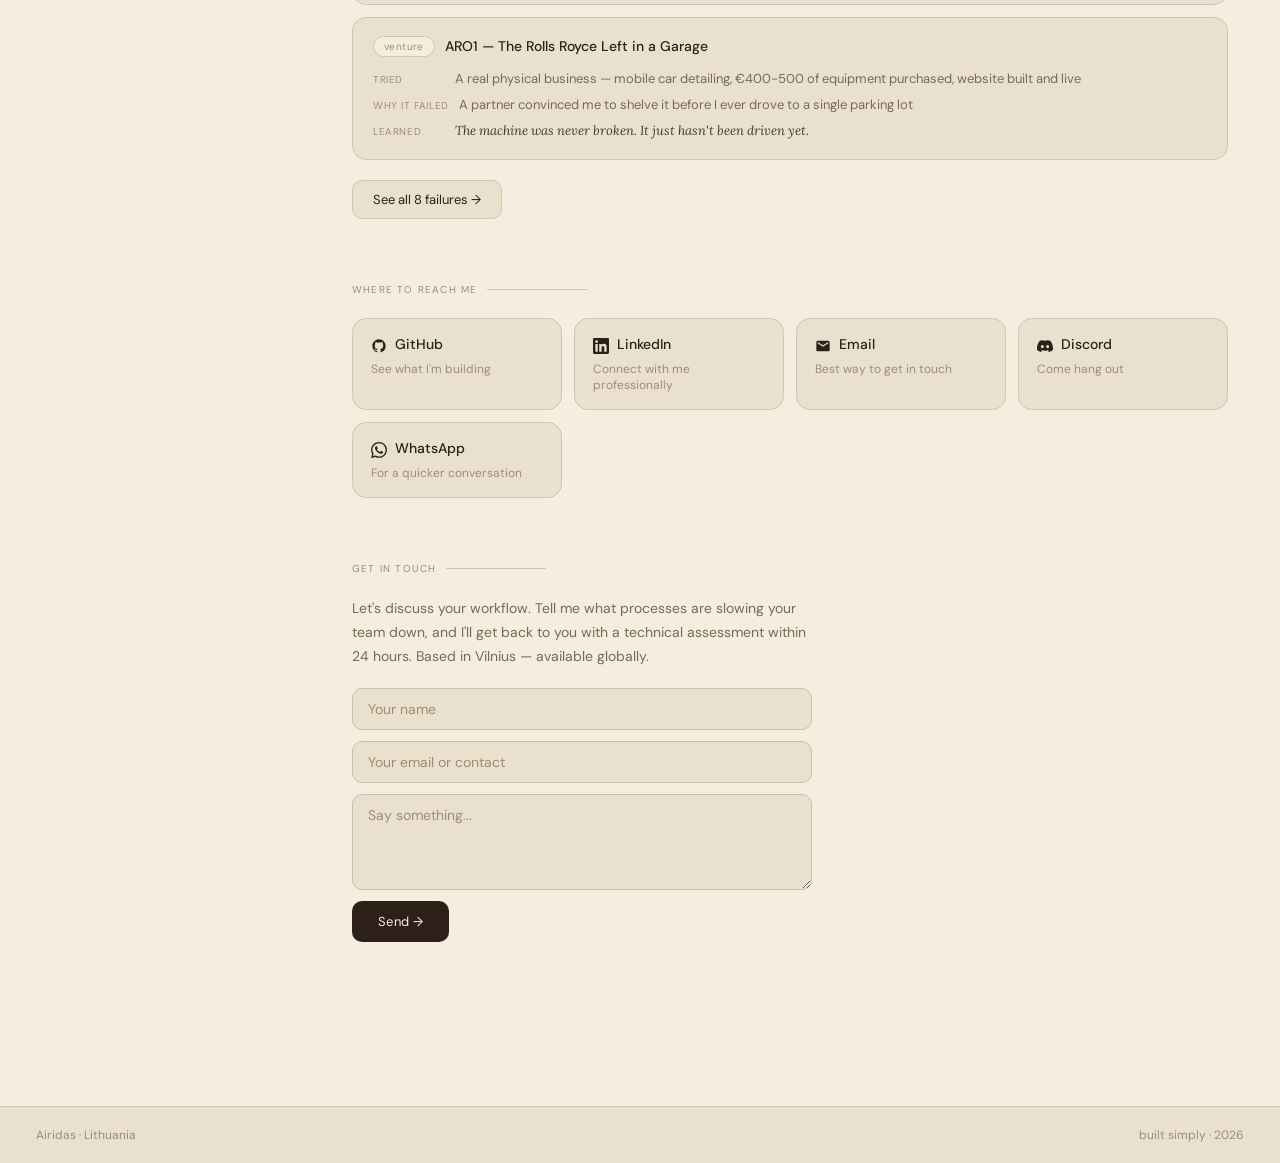
==== commit d58357e8: "about me changes, linkedin and programming languages changes" ====
--- a/index.html
+++ b/index.html
@@ -22,7 +22,7 @@
   --green:  #7A9E6E;
   --warm:   #C4956A;
 }
-html { scroll-behavior: smooth; }
+html { scroll-behavior: smooth; scroll-padding-top: 56px; }
 body { background: var(--cream); font-family: 'DM Sans', sans-serif; color: var(--dark); min-height: 100vh; }
 ::-webkit-scrollbar { width: 5px; }
 ::-webkit-scrollbar-track { background: var(--panel); }
@@ -72,7 +72,7 @@
 .left-foot { font-size: 11px; color: var(--muted); letter-spacing: 0.04em; margin-top: auto; }
 
 .right { flex: 1; min-width: 0; padding: 52px 52px 100px; }
-.section-block { margin-bottom: 64px; }
+.section-block { margin-bottom: 64px; scroll-margin-top: 24px; }
 .sec-label { font-size: 10px; letter-spacing: 0.12em; text-transform: uppercase; color: var(--muted); margin-bottom: 22px; display: flex; align-items: center; gap: 10px; }
 .sec-label::after { content: ''; flex: 1; height: 1px; background: var(--border); max-width: 100px; }
 
@@ -139,17 +139,18 @@
 .video-fullscreen-btn { display: none; }
 
 /* PDF Viewer Modal */
-.pdf-modal { display: none; position: fixed; top: 0; left: 0; width: 100vw; height: 100vh; background: rgba(20, 15, 10, 0.95); z-index: 2000; align-items: center; justify-content: center; opacity: 0; transition: opacity 0.3s ease; padding: 20px; backdrop-filter: blur(4px); }
+.pdf-modal { display: none; position: fixed; inset: 0; background: rgba(20, 15, 10, 0.92); z-index: 2000; align-items: center; justify-content: center; opacity: 0; transition: opacity 0.3s ease; padding: 20px 16px; backdrop-filter: blur(4px); }
 .pdf-modal.open { display: flex; opacity: 1; }
-.pdf-modal-content { position: relative; width: 100%; max-width: 900px; height: 85vh; border-radius: 8px; box-shadow: 0 25px 50px rgba(0,0,0,0.5); background: var(--panel); display: flex; flex-direction: column; overflow: hidden; border: 1px solid var(--border); }
-.pdf-header { display: flex; justify-content: space-between; align-items: center; padding: 14px 20px; background: var(--panel); border-bottom: 1px solid var(--border); }
-.pdf-title { font-size: 14px; font-weight: 500; color: var(--dark); font-family: 'DM Sans', sans-serif; }
-.close-pdf { font-size: 13px; color: var(--muted); cursor: pointer; padding: 6px 12px; border-radius: 6px; transition: background 0.15s, color 0.15s; }
+.pdf-modal-content { position: relative; width: 100%; max-width: 900px; height: min(80dvh, 700px); border-radius: 10px; box-shadow: 0 25px 50px rgba(0,0,0,0.5); background: var(--panel); display: flex; flex-direction: column; overflow: hidden; border: 1px solid var(--border); }
+.pdf-header { display: flex; justify-content: space-between; align-items: center; padding: 12px 16px; background: var(--panel); border-bottom: 1px solid var(--border); flex-shrink: 0; gap: 12px; }
+.pdf-title { font-size: 13px; font-weight: 500; color: var(--dark); font-family: 'DM Sans', sans-serif; overflow: hidden; text-overflow: ellipsis; white-space: nowrap; }
+.close-pdf { font-size: 12px; color: var(--muted); cursor: pointer; padding: 5px 12px; border-radius: 20px; border: 1px solid var(--border); white-space: nowrap; flex-shrink: 0; transition: background 0.15s, color 0.15s; }
 .close-pdf:hover { background: var(--card); color: var(--dark); }
-.pdf-frame { flex: 1; width: 100%; border: none; background: #fff; }
+.pdf-frame { flex: 1; width: 100%; border: none; background: #fff; min-height: 0; }
 
 @media (max-width: 720px) {
   nav { padding: 12px 18px; height: auto; flex-direction: column; gap: 12px; align-items: center; text-align: center; }
+  html { scroll-padding-top: 110px; } /* mobile nav stacks to ~100px */
   .nav-links { gap: 8px 16px; justify-content: center; }
   .nav-links a { font-size: 12px; }
   .split { flex-direction: column; }
@@ -205,13 +206,13 @@
 <nav>
   <span class="nav-logo">Airidas.</span>
   <div class="nav-links">
-    <a href="#about">about</a>
-    <a href="#projects">projects</a>
-    <a href="#skills">skills</a>
-    <a href="#services">services</a>
-    <a href="#failures">failures</a>
-    <a href="#groups">reach me</a>
-    <a href="#contact">contact</a>
+    <a href="#about" class="nav-anchor">about</a>
+    <a href="#projects" class="nav-anchor">projects</a>
+    <a href="#skills" class="nav-anchor">skills</a>
+    <a href="#services" class="nav-anchor">services</a>
+    <a href="#failures" class="nav-anchor">failures</a>
+    <a href="#groups" class="nav-anchor">reach me</a>
+    <a href="#contact" class="nav-anchor">contact</a>
   </div>
 </nav>
 
@@ -226,6 +227,7 @@
     <div class="tagline">I build custom automation systems and data pipelines for manufacturing and engineering teams.</div>
     <div class="social-stack">
       <a class="social-item" href="https://github.com/airidas-rom" target="_blank"><span class="s-icon"><svg viewBox="0 0 24 24" style="width:14px; height:14px; fill:var(--text);"><path d="M12 2C6.477 2 2 6.484 2 12.017c0 4.425 2.865 8.18 6.839 9.504.5.092.682-.217.682-.483 0-.237-.008-.868-.013-1.703-2.782.605-3.369-1.343-3.369-1.343-.454-1.158-1.11-1.466-1.11-1.466-.908-.62.069-.608.069-.608 1.003.07 1.531 1.032 1.531 1.032.892 1.53 2.341 1.088 2.91.832.092-.647.35-1.088.636-1.338-2.22-.253-4.555-1.113-4.555-4.951 0-1.093.39-1.988 1.029-2.688-.103-.253-.446-1.272.098-2.65 0 0 .84-.27 2.75 1.026A9.564 9.564 0 0112 6.844c.85.004 1.705.115 2.504.337 1.909-1.296 2.747-1.027 2.747-1.027.546 1.379.202 2.398.1 2.651.64.7 1.028 1.595 1.028 2.688 0 3.848-2.339 4.695-4.566 4.943.359.309.678.92.678 1.855 0 1.338-.012 2.419-.012 2.747 0 .268.18.58.688.482A10.019 10.019 0 0022 12.017C22 6.484 17.522 2 12 2z"></path></svg></span> GitHub</a>
+      <a class="social-item" href="https://www.linkedin.com/in/airidasrom/" target="_blank"><span class="s-icon"><svg viewBox="0 0 24 24" style="width:14px; height:14px; fill:var(--text);"><path d="M20.447 20.452h-3.554v-5.569c0-1.328-.027-3.037-1.852-3.037-1.853 0-2.136 1.445-2.136 2.939v5.667H9.351V9h3.414v1.561h.046c.477-.9 1.637-1.85 3.37-1.85 3.601 0 4.267 2.37 4.267 5.455v6.286zM5.337 7.433c-1.144 0-2.063-.926-2.063-2.065 0-1.138.92-2.063 2.063-2.063 1.14 0 2.064.925 2.064 2.063 0 1.139-.925 2.065-2.064 2.065zm1.782 13.019H3.555V9h3.564v11.452zM22.225 0H1.771C.792 0 0 .774 0 1.729v20.542C0 23.227.792 24 1.771 24h20.451C23.2 24 24 23.227 24 22.271V1.729C24 .774 23.2 0 22.222 0h.003z"/></svg></span> LinkedIn</a>
       <a class="social-item" href="https://discord.gg/AqtnshTQhd" target="_blank"><span class="s-icon"><svg viewBox="0 0 24 24" style="width:14px; height:14px; fill:var(--text);"><path d="M20.317 4.37a19.791 19.791 0 00-4.885-1.515a.074.074 0 00-.079.037c-.21.375-.444.864-.608 1.25a18.27 18.27 0 00-5.487 0 12.64 12.64 0 00-.617-1.25.077.077 0 00-.079-.037A19.736 19.736 0 003.677 4.37a.07.07 0 00-.032.027C.533 9.046-.32 13.58.099 18.057a.082.082 0 00.031.057 19.9 19.9 0 005.993 3.03.078.078 0 00.084-.028 14.09 14.09 0 001.226-1.994.076.076 0 00-.041-.106 13.107 13.107 0 01-1.872-.892.077.077 0 01-.008-.128 10.2 10.2 0 00.372-.292.074.074 0 01.077-.01c3.928 1.793 8.18 1.793 12.062 0a.074.074 0 01.078.01c.12.098.246.198.373.292a.077.077 0 01-.006.127 12.299 12.299 0 01-1.873.892.077.077 0 00-.041.107c.36.698.772 1.362 1.225 1.993a.076.076 0 00.084.028 19.839 19.839 0 006.002-3.03.077.077 0 00.032-.054c.5-5.177-.838-9.674-3.549-13.66a.061.061 0 00-.031-.028zM8.02 15.33c-1.183 0-2.157-1.085-2.157-2.419 0-1.333.956-2.419 2.157-2.419 1.21 0 2.176 1.096 2.157 2.42 0 1.333-.956 2.418-2.157 2.418zm7.975 0c-1.183 0-2.157-1.085-2.157-2.419 0-1.333.955-2.419 2.157-2.419 1.21 0 2.176 1.096 2.157 2.42 0 1.333-.946 2.418-2.157 2.418z"></path></svg></span> Discord</a>
       <a class="social-item" href="https://wa.me/37067659523"><span class="s-icon"><svg viewBox="0 0 24 24" style="width:14px; height:14px; fill:var(--text);"><path d="M17.472 14.382c-.297-.149-1.758-.867-2.03-.967-.273-.099-.471-.148-.67.15-.197.297-.767.966-.94 1.164-.173.199-.347.223-.644.075-.297-.15-1.255-.463-2.39-1.475-.883-.788-1.48-1.761-1.653-2.059-.173-.297-.018-.458.13-.606.134-.133.298-.347.446-.52.149-.174.198-.298.298-.497.099-.198.05-.371-.025-.52-.075-.149-.669-1.612-.916-2.207-.242-.579-.487-.5-.669-.51a12.8 12.8 0 00-.57-.01c-.198 0-.52.074-.792.372-.272.297-1.04 1.016-1.04 2.479 0 1.462 1.065 2.875 1.213 3.074.149.198 2.096 3.2 5.077 4.487.709.306 1.262.489 1.694.625.712.227 1.36.195 1.871.118.571-.085 1.758-.719 2.006-1.413.248-.694.248-1.289.173-1.413-.074-.124-.272-.198-.57-.347m-5.421 7.403h-.004a9.87 9.87 0 01-5.031-1.378l-.361-.214-3.741.982.998-3.648-.235-.374a9.86 9.86 0 01-1.51-5.26c.001-5.45 4.436-9.884 9.888-9.884 2.64 0 5.122 1.03 6.988 2.898a9.825 9.825 0 012.893 6.994c-.003 5.45-4.437 9.884-9.885 9.884m8.413-18.297A11.815 11.815 0 0012.05 0C5.495 0 .16 5.335.157 11.892c0 2.096.547 4.142 1.588 5.945L.057 24l6.305-1.654a11.882 11.882 0 005.683 1.448h.005c6.554 0 11.89-5.335 11.893-11.893a11.821 11.821 0 00-3.48-8.413Z"></path></svg></span> WhatsApp</a>
       <a class="social-item" href="mailto:romanovasairidas@gmail.com"><span class="s-icon"><svg viewBox="0 0 24 24" style="width:14px; height:14px; fill:var(--text);"><path d="M20 4H4c-1.1 0-2 .9-2 2v12c0 1.1.9 2 2 2h16c1.1 0 2-.9 2-2V6c0-1.1-.9-2-2-2zm0 4l-8 5-8-5V6l8 5 8-5v2z"></path></svg></span> Email</a>
@@ -257,7 +259,7 @@
       <div class="hero-line">I automate workflows and turn repetitive work into systems that save time.</div>
       <div class="about-body">
         Hey, I'm Airidas — based in Vilnius, Lithuania. I build <strong>custom software tools</strong>, internal <strong>AI tools</strong>, and <strong>data integrations</strong>. I partner with businesses to replace repetitive, manual work with reliable automated systems.<br><br>
-        I specialize in bridging the gap between <strong>engineering</strong> and <strong>software</strong>. By automating processes such as <strong>Bill of Materials (BOM)</strong> generation and eliminating manual data entry, I help technical teams reduce project lead times and errors.
+        I specialize in bridging the gap between <strong>engineering</strong> and <strong>software</strong>. By automating complex workflows and eliminating manual data entry, I help technical teams reduce project lead times and errors.
       </div>
     </div>
 
@@ -361,24 +363,24 @@
       <div class="sec-label">Skills & tools</div>
       <div class="skills-groups">
         <div>
-          <div class="skill-group-label">Core</div>
+          <div class="skill-group-label">Programming Languages</div>
           <div class="skills-wrap">
             <span class="sk core">Python</span>
-            <span class="sk core">AutoCAD</span>
-            <span class="sk core">SolidWorks</span>
-            <span class="sk core">Automation</span>
-            <span class="sk core">Web scraping</span>
+            <span class="sk core">JavaScript</span>
+            <span class="sk core">TypeScript</span>
+            <span class="sk core">Node.js</span>
+            <span class="sk core">SQL</span>
           </div>
         </div>
         <div>
-          <div class="skill-group-label">Working with</div>
+          <div class="skill-group-label">Engineering & Tools</div>
           <div class="skills-wrap">
-            <span class="sk working">JavaScript</span>
-            <span class="sk working">Node.js</span>
+            <span class="sk working">AutoCAD</span>
+            <span class="sk working">SolidWorks</span>
             <span class="sk working">React</span>
-            <span class="sk working">TypeScript</span>
-            <span class="sk working">SQLite</span>
-            <span class="sk working">Servers & databases</span>
+            <span class="sk working">Web Scraping</span>
+            <span class="sk working">Automation</span>
+            <span class="sk working">Servers & VPS</span>
           </div>
         </div>
         <div>
@@ -472,6 +474,13 @@
             <div class="group-name">GitHub</div>
           </div>
           <div class="group-meta">See what I'm building</div>
+        </a>
+        <a class="group-card" href="https://www.linkedin.com/in/airidasrom/" target="_blank">
+          <div class="group-header">
+            <svg viewBox="0 0 24 24"><path d="M20.447 20.452h-3.554v-5.569c0-1.328-.027-3.037-1.852-3.037-1.853 0-2.136 1.445-2.136 2.939v5.667H9.351V9h3.414v1.561h.046c.477-.9 1.637-1.85 3.37-1.85 3.601 0 4.267 2.37 4.267 5.455v6.286zM5.337 7.433c-1.144 0-2.063-.926-2.063-2.065 0-1.138.92-2.063 2.063-2.063 1.14 0 2.064.925 2.064 2.063 0 1.139-.925 2.065-2.064 2.065zm1.782 13.019H3.555V9h3.564v11.452zM22.225 0H1.771C.792 0 0 .774 0 1.729v20.542C0 23.227.792 24 1.771 24h20.451C23.2 24 24 23.227 24 22.271V1.729C24 .774 23.2 0 22.222 0h.003z"/></svg>
+            <div class="group-name">LinkedIn</div>
+          </div>
+          <div class="group-meta">Connect with me professionally</div>
         </a>
         <a class="group-card" href="mailto:romanovasairidas@gmail.com">
           <div class="group-header">
@@ -563,6 +572,7 @@
       }, { threshold: 0.3 });
       observer.observe(video);
     }
+    // Nav scrolling is handled natively via scroll-padding-top CSS
   });
 </script>
 
@@ -577,23 +587,27 @@
 </div>
 
 <script>
-  // PDF Viewer Logic
+  // PDF Viewer Logic — uses Google Docs Viewer for cross-device support
   function openPdf(e, url, title) {
     e.preventDefault();
     const modal = document.getElementById('pdfModal');
     const frame = document.getElementById('pdfFrame');
     const titleEl = document.getElementById('pdfTitle');
-    
-    frame.src = url;
+
+    // Build the absolute URL so Google Docs Viewer can fetch it
+    const absoluteUrl = window.location.origin + '/' + url;
+    frame.src = 'https://docs.google.com/viewer?url=' + encodeURIComponent(absoluteUrl) + '&embedded=true';
     titleEl.textContent = title;
     modal.classList.add('open');
+    document.body.style.overflow = 'hidden'; // lock background scroll
   }
 
   function closePdf(e) {
     const modal = document.getElementById('pdfModal');
     const frame = document.getElementById('pdfFrame');
     modal.classList.remove('open');
-    setTimeout(() => { frame.src = ''; }, 300); // Clear after fade out
+    document.body.style.overflow = ''; // restore scroll
+    setTimeout(() => { frame.src = ''; }, 300);
   }
 </script>
 
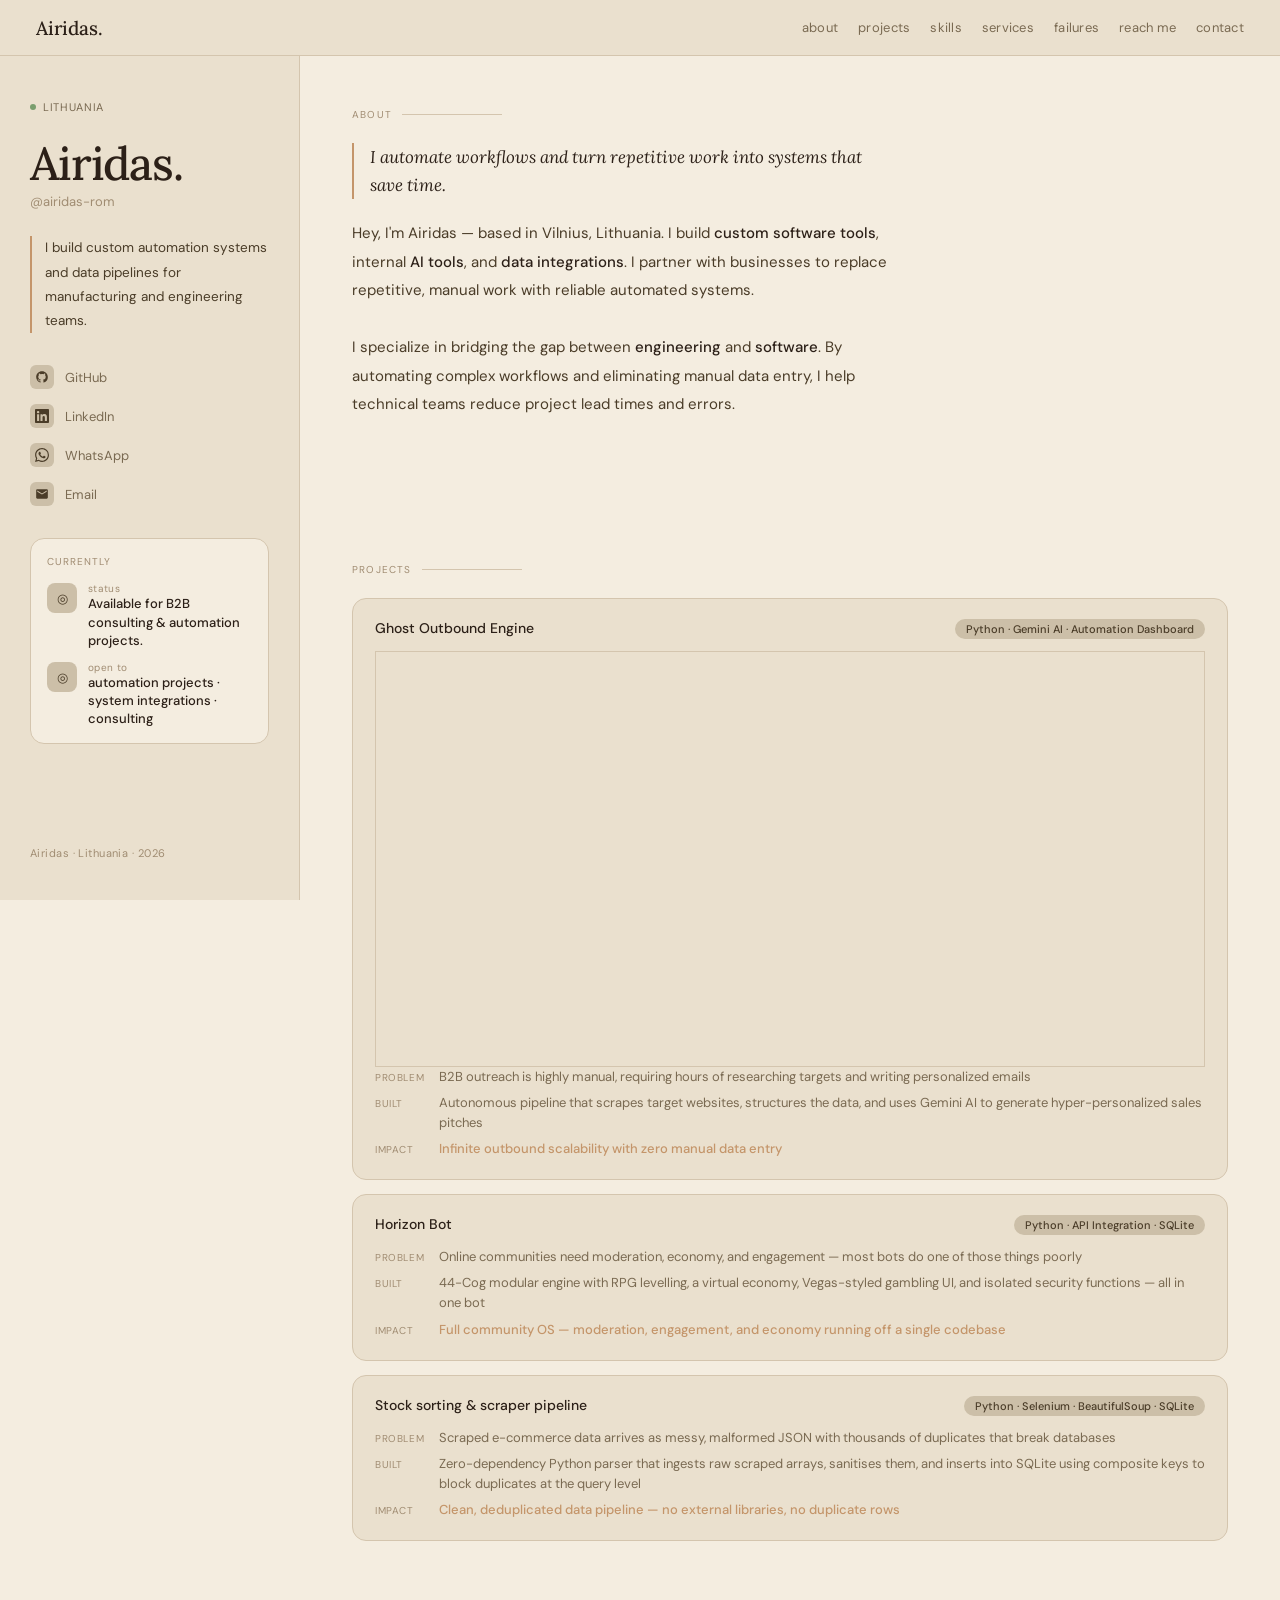
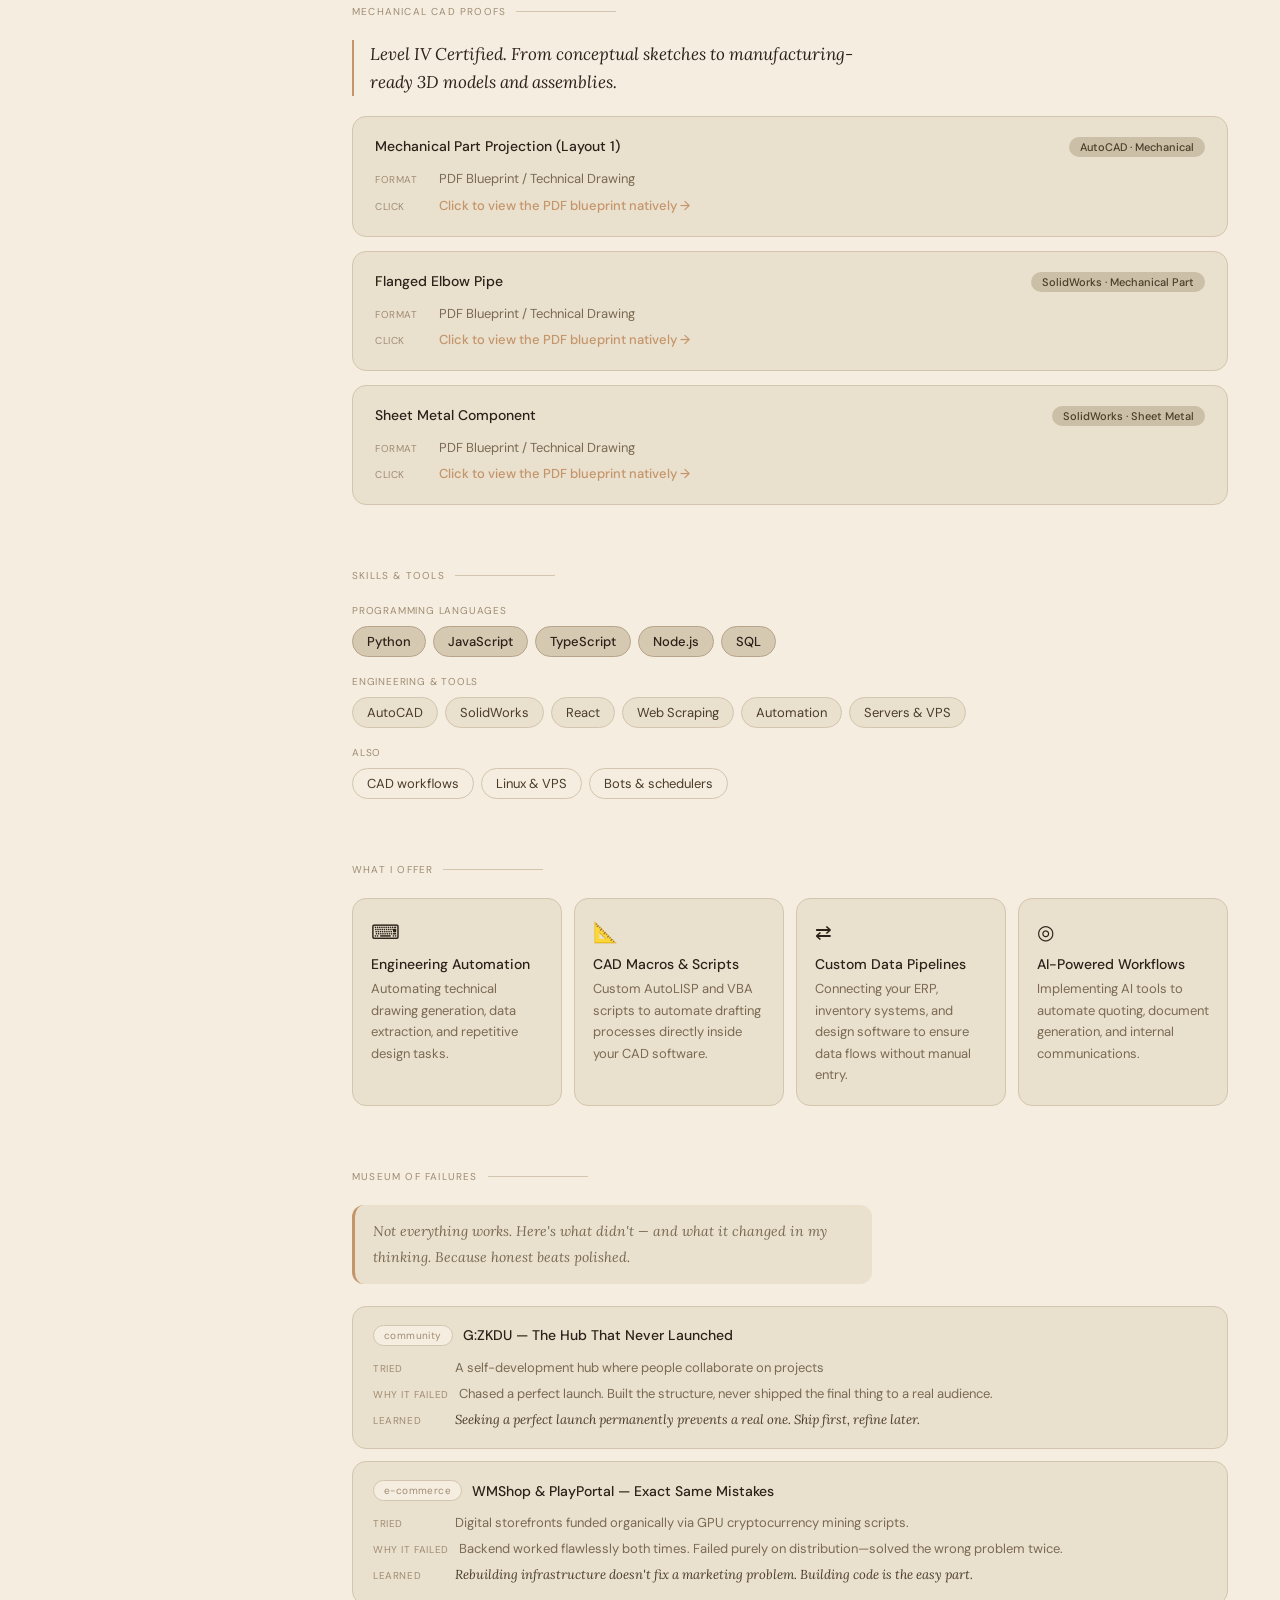
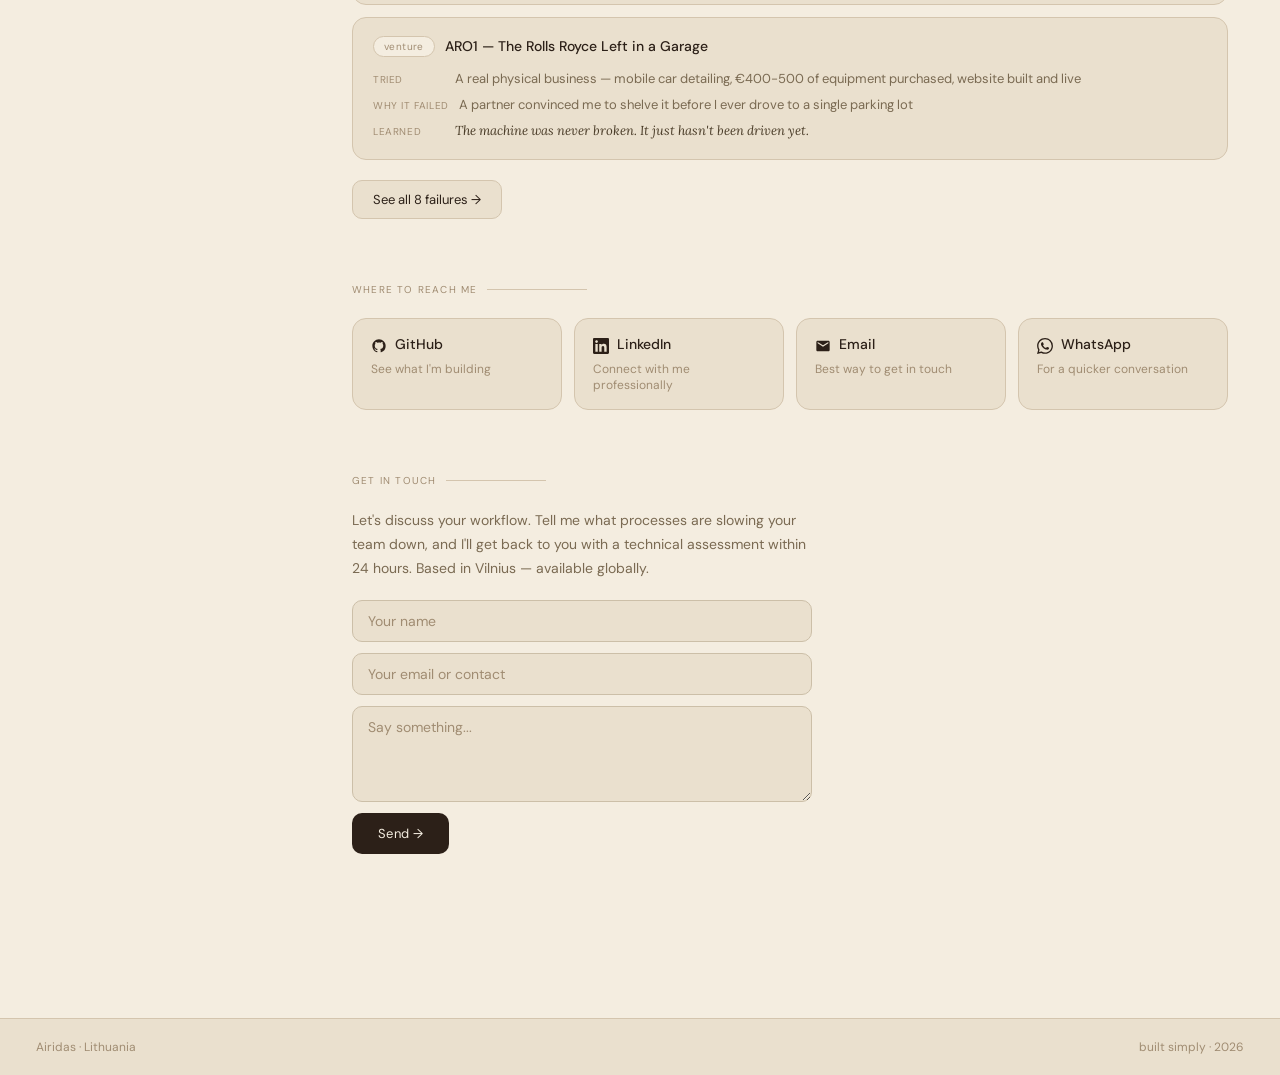
==== commit 8cd68710: "Remove Discord references" ====
--- a/index.html
+++ b/index.html
@@ -1,615 +1,607 @@
-<!DOCTYPE html>
-<html lang="en">
-<head>
-<meta charset="UTF-8" />
-<meta name="viewport" content="width=device-width, initial-scale=1.0" />
-<title>Airidas — Software Engineer & Automation</title>
-<link href="https://fonts.googleapis.com/css2?family=Lora:ital,wght@0,400;0,500;1,400&family=DM+Sans:opsz,wght@9..40,300;9..40,400;9..40,500&display=swap" rel="stylesheet" />
-<style>
-*, *::before, *::after { box-sizing: border-box; margin: 0; padding: 0; }
-:root {
-  --cream:  #F4EDE0;
-  --panel:  #EAE0CE;
-  --panel2: #E0D4BF;
-  --panel3: #D6C9B2;
-  --border: #D4C5AE;
-  --muted:  #A08C72;
-  --sub:    #7A6A52;
-  --text:   #4A3C28;
-  --dark:   #2C2018;
-  --card:   #CCBFA8;
-  --accent: #B8A48A;
-  --green:  #7A9E6E;
-  --warm:   #C4956A;
-}
-html { scroll-behavior: smooth; scroll-padding-top: 56px; }
-body { background: var(--cream); font-family: 'DM Sans', sans-serif; color: var(--dark); min-height: 100vh; }
-::-webkit-scrollbar { width: 5px; }
-::-webkit-scrollbar-track { background: var(--panel); }
-::-webkit-scrollbar-thumb { background: var(--card); border-radius: 3px; }
-
-nav {
-  position: sticky; top: 0; z-index: 100;
-  background: var(--panel); border-bottom: 1px solid var(--border);
-  display: flex; align-items: center; justify-content: space-between;
-  padding: 0 36px; min-height: 56px;
-}
-.nav-logo { font-family: 'Lora', serif; font-size: 19px; color: var(--dark); letter-spacing: -0.01em; font-weight: 500;}
-.nav-links { display: flex; gap: 20px; flex-wrap: wrap; }
-.nav-links a { font-size: 13px; color: var(--sub); text-decoration: none; letter-spacing: 0.02em; transition: color 0.15s; padding: 4px 0; }
-.nav-links a:hover { color: var(--dark); }
-
-.split { display: flex; align-items: flex-start; }
-
-.left {
-  width: 300px; flex-shrink: 0;
-  background: var(--panel); border-right: 1px solid var(--border);
-  padding: 44px 30px 40px;
-  position: sticky; top: 56px; height: calc(100vh - 56px);
-  display: flex; flex-direction: column; gap: 26px;
-  overflow-y: auto;
-}
-.status { display: inline-flex; align-items: center; gap: 7px; font-size: 11px; color: var(--sub); letter-spacing: 0.06em; text-transform: uppercase; }
-.dot { width: 6px; height: 6px; border-radius: 50%; background: var(--green); animation: pulse 2.5s infinite; }
-@keyframes pulse { 0%,100%{opacity:1} 50%{opacity:0.35} }
-.big-name { font-family: 'Lora', serif; font-size: 46px; font-weight: 500; color: var(--dark); line-height: 1.05; letter-spacing: -0.025em; }
-.handle { font-size: 13px; color: var(--muted); margin-top: 5px; }
-.tagline { font-size: 13.5px; color: var(--text); line-height: 1.8; border-left: 2px solid var(--warm); padding-left: 13px; }
-.social-stack { display: flex; flex-direction: column; gap: 3px; }
-.social-item { display: flex; align-items: center; gap: 11px; font-size: 13px; color: var(--sub); padding: 6px 0; text-decoration: none; transition: color 0.15s; }
-.social-item:hover { color: var(--dark); }
-.s-icon { width: 24px; height: 24px; border-radius: 6px; background: var(--card); display: flex; align-items: center; justify-content: center; font-size: 10px; font-weight: 500; color: var(--text); flex-shrink: 0; }
-.headshot { width: 120px; height: 120px; border-radius: 50%; object-fit: cover; margin-bottom: 10px; border: 2px solid var(--border); }
-.group-header { display: flex; align-items: center; gap: 8px; margin-bottom: 4px; }
-.group-header svg { width: 16px; height: 16px; fill: var(--dark); }
-.into-block { background: var(--cream); border: 1px solid var(--border); border-radius: 14px; padding: 16px 16px 14px; }
-.into-heading { font-size: 10px; letter-spacing: 0.1em; text-transform: uppercase; color: var(--muted); margin-bottom: 14px; }
-.into-row { display: flex; align-items: flex-start; gap: 11px; margin-bottom: 11px; }
-.into-row:last-child { margin-bottom: 0; }
-.into-icon { width: 30px; height: 30px; border-radius: 8px; background: var(--card); display: flex; align-items: center; justify-content: center; flex-shrink: 0; margin-top: 1px; font-size: 13px; color: var(--text); }
-.into-cat { font-size: 10px; color: var(--muted); letter-spacing: 0.03em; }
-.into-val { font-size: 13px; color: var(--dark); font-weight: 500; line-height: 1.4; }
-.left-foot { font-size: 11px; color: var(--muted); letter-spacing: 0.04em; margin-top: auto; }
-
-.right { flex: 1; min-width: 0; padding: 52px 52px 100px; }
-.section-block { margin-bottom: 64px; scroll-margin-top: 24px; }
-.sec-label { font-size: 10px; letter-spacing: 0.12em; text-transform: uppercase; color: var(--muted); margin-bottom: 22px; display: flex; align-items: center; gap: 10px; }
-.sec-label::after { content: ''; flex: 1; height: 1px; background: var(--border); max-width: 100px; }
-
-.hero-line { font-family: 'Lora', serif; font-size: 17px; color: var(--dark); line-height: 1.65; max-width: 520px; margin-bottom: 20px; font-style: italic; border-left: 2px solid var(--warm); padding-left: 16px; }
-.about-body { font-size: 15px; color: var(--text); line-height: 1.9; max-width: 560px; }
-.about-body strong { color: var(--dark); font-weight: 500; }
-
-.proj-list { display: flex; flex-direction: column; gap: 14px; }
-.proj-card { background: var(--panel); border: 1px solid var(--border); border-radius: 14px; padding: 20px 22px; cursor: pointer; transition: background 0.15s, transform 0.15s; text-decoration: none; display: block; }
-.proj-card:hover { background: var(--panel2); transform: translateX(4px); }
-.proj-header { display: flex; justify-content: space-between; align-items: flex-start; gap: 12px; margin-bottom: 12px; }
-.proj-title { font-size: 14px; font-weight: 500; color: var(--dark); }
-.proj-tag { font-size: 11px; background: var(--card); color: var(--text); border-radius: 20px; padding: 3px 11px; white-space: nowrap; flex-shrink: 0; font-weight: 500; }
-.proj-rows { display: flex; flex-direction: column; gap: 6px; }
-.proj-row { display: flex; gap: 10px; align-items: baseline; }
-.proj-row-label { font-size: 10px; color: var(--muted); letter-spacing: 0.06em; text-transform: uppercase; min-width: 54px; flex-shrink: 0; padding-top: 1px; }
-.proj-row-val { font-size: 13px; color: var(--sub); line-height: 1.55; }
-.proj-impact { color: var(--warm); font-weight: 500; }
-
-.skills-groups { display: flex; flex-direction: column; gap: 18px; }
-.skill-group-label { font-size: 10px; color: var(--muted); letter-spacing: 0.08em; text-transform: uppercase; margin-bottom: 9px; }
-.skills-wrap { display: flex; flex-wrap: wrap; gap: 7px; }
-.sk { font-size: 13px; padding: 6px 14px; border-radius: 20px; border: 1px solid var(--border); color: var(--text); background: var(--cream); transition: background 0.12s; }
-.sk:hover { background: var(--panel); }
-.sk.core { background: var(--panel3); border-color: var(--accent); color: var(--dark); font-weight: 500; }
-.sk.working { background: var(--panel); border-color: var(--border); color: var(--text); }
-
-.services-grid { display: grid; grid-template-columns: repeat(auto-fill, minmax(205px, 1fr)); gap: 12px; }
-.svc-card { background: var(--panel); border: 1px solid var(--border); border-radius: 14px; padding: 20px 18px; transition: background 0.15s; }
-.svc-card:hover { background: var(--panel2); }
-.svc-icon { font-size: 20px; margin-bottom: 10px; }
-.svc-title { font-size: 14px; font-weight: 500; color: var(--dark); margin-bottom: 5px; }
-.svc-desc { font-size: 13px; color: var(--sub); line-height: 1.65; }
-
-.museum-intro { font-family: 'Lora', serif; font-style: italic; font-size: 14px; color: var(--sub); line-height: 1.8; max-width: 520px; margin-bottom: 22px; padding: 14px 18px; background: var(--panel); border-radius: 12px; border-left: 3px solid var(--warm); }
-.fail-list { display: flex; flex-direction: column; gap: 12px; }
-.fail-card { background: var(--panel); border: 1px solid var(--border); border-radius: 14px; padding: 18px 20px; }
-.fail-header { display: flex; align-items: center; gap: 10px; margin-bottom: 12px; }
-.fail-badge { font-size: 10px; background: var(--cream); color: var(--muted); border-radius: 20px; padding: 3px 10px; border: 1px solid var(--border); letter-spacing: 0.04em; flex-shrink: 0; }
-.fail-title { font-size: 14px; font-weight: 500; color: var(--dark); }
-.fail-rows { display: flex; flex-direction: column; gap: 6px; }
-.fail-row { display: flex; gap: 10px; align-items: baseline; }
-.fail-row-label { font-size: 10px; color: var(--muted); letter-spacing: 0.06em; text-transform: uppercase; min-width: 72px; flex-shrink: 0; padding-top: 1px; }
-.fail-row-val { font-size: 13px; color: var(--sub); line-height: 1.55; }
-.fail-lesson-val { font-size: 13px; color: var(--text); line-height: 1.55; font-style: italic; font-family: 'Lora', serif; }
-
-.groups-wrap { display: grid; grid-template-columns: repeat(auto-fill, minmax(190px, 1fr)); gap: 12px; }
-.group-card { background: var(--panel); border: 1px solid var(--border); border-radius: 14px; padding: 16px 18px; cursor: pointer; transition: background 0.15s; text-decoration: none; display: block; }
-.group-card:hover { background: var(--panel2); }
-.group-name { font-size: 14px; font-weight: 500; color: var(--dark); margin-bottom: 4px; }
-.group-meta { font-size: 12px; color: var(--muted); }
-.group-card.dashed { border-style: dashed; background: transparent; }
-
-.contact-intro { font-size: 14px; color: var(--sub); line-height: 1.7; max-width: 460px; margin-bottom: 20px; }
-.contact-wrap { display: flex; flex-direction: column; gap: 11px; max-width: 460px; }
-.ci { background: var(--panel); border: 1px solid var(--card); border-radius: 10px; padding: 11px 15px; font-size: 14px; color: var(--dark); font-family: 'DM Sans', sans-serif; width: 100%; outline: none; transition: border-color 0.15s; }
-.ci:focus { border-color: var(--warm); }
-.ci::placeholder { color: var(--muted); }
-textarea.ci { min-height: 96px; resize: vertical; }
-.cta { background: var(--dark); color: var(--cream); border: none; border-radius: 10px; padding: 12px 26px; font-size: 13px; cursor: pointer; font-family: 'DM Sans', sans-serif; letter-spacing: 0.03em; width: fit-content; transition: opacity 0.15s; }
-.cta:hover { opacity: 0.82; }
-
-footer { border-top: 1px solid var(--border); padding: 20px 36px; display: flex; justify-content: space-between; align-items: center; font-size: 12px; color: var(--muted); background: var(--panel); }
-.video-fullscreen-btn { display: none; }
-
-/* PDF Viewer Modal */
-.pdf-modal { display: none; position: fixed; inset: 0; background: rgba(20, 15, 10, 0.92); z-index: 2000; align-items: center; justify-content: center; opacity: 0; transition: opacity 0.3s ease; padding: 20px 16px; backdrop-filter: blur(4px); }
-.pdf-modal.open { display: flex; opacity: 1; }
-.pdf-modal-content { position: relative; width: 100%; max-width: 900px; height: min(80dvh, 700px); border-radius: 10px; box-shadow: 0 25px 50px rgba(0,0,0,0.5); background: var(--panel); display: flex; flex-direction: column; overflow: hidden; border: 1px solid var(--border); }
-.pdf-header { display: flex; justify-content: space-between; align-items: center; padding: 12px 16px; background: var(--panel); border-bottom: 1px solid var(--border); flex-shrink: 0; gap: 12px; }
-.pdf-title { font-size: 13px; font-weight: 500; color: var(--dark); font-family: 'DM Sans', sans-serif; overflow: hidden; text-overflow: ellipsis; white-space: nowrap; }
-.close-pdf { font-size: 12px; color: var(--muted); cursor: pointer; padding: 5px 12px; border-radius: 20px; border: 1px solid var(--border); white-space: nowrap; flex-shrink: 0; transition: background 0.15s, color 0.15s; }
-.close-pdf:hover { background: var(--card); color: var(--dark); }
-.pdf-frame { flex: 1; width: 100%; border: none; background: #fff; min-height: 0; }
-
-@media (max-width: 720px) {
-  nav { padding: 12px 18px; height: auto; flex-direction: column; gap: 12px; align-items: center; text-align: center; }
-  html { scroll-padding-top: 110px; } /* mobile nav stacks to ~100px */
-  .nav-links { gap: 8px 16px; justify-content: center; }
-  .nav-links a { font-size: 12px; }
-  .split { flex-direction: column; }
-  .left { width: 100%; height: auto; position: static; border-right: none; border-bottom: 1px solid var(--border); padding: 32px 20px 24px; gap: 18px; overflow: visible; }
-  .big-name { font-size: 36px; }
-  .social-stack { flex-direction: row; flex-wrap: wrap; gap: 8px 16px; margin-bottom: 8px; }
-  .social-item { font-size: 12px; }
-  .left-foot { display: none; }
-  .right { padding: 32px 20px 60px; }
-  .proj-header { flex-direction: column; align-items: flex-start; gap: 8px; }
-  .proj-row { flex-direction: column; gap: 2px; margin-bottom: 8px; }
-  .proj-row-label { min-width: auto; }
-  footer { flex-direction: column; gap: 10px; text-align: center; padding: 24px 20px; }
-
-  /* Ghost video fullscreen button on mobile */
-  .ghost-video-wrap {
-    position: relative;
-    margin: 16px 0;
-    border-radius: 8px;
-    overflow: hidden;
-  }
-  .video-fullscreen-btn {
-    position: absolute;
-    bottom: 10px;
-    right: 10px;
-    width: 32px;
-    height: 32px;
-    background: rgba(0,0,0,0.55);
-    border: none;
-    border-radius: 6px;
-    display: flex;
-    align-items: center;
-    justify-content: center;
-    cursor: pointer;
-    z-index: 10;
-    backdrop-filter: blur(4px);
-    transition: background 0.2s ease;
-  }
-  .video-fullscreen-btn:hover { background: rgba(0,0,0,0.8); }
-  .video-fullscreen-btn svg { width: 16px; height: 16px; fill: #fff; }
-  #ghostVideo { transition: opacity 0.6s ease, filter 0.6s ease; }
-}
-@media (min-width: 721px) and (max-width: 1050px) {
-  .left { width: 255px; padding: 36px 22px; }
-  .big-name { font-size: 36px; }
-  .right { padding: 40px 32px 80px; }
-  nav { padding: 0 24px; }
-}
-</style>
-</head>
-<body>
-
-<nav>
-  <span class="nav-logo">Airidas.</span>
-  <div class="nav-links">
-    <a href="#about" class="nav-anchor">about</a>
-    <a href="#projects" class="nav-anchor">projects</a>
-    <a href="#skills" class="nav-anchor">skills</a>
-    <a href="#services" class="nav-anchor">services</a>
-    <a href="#failures" class="nav-anchor">failures</a>
-    <a href="#groups" class="nav-anchor">reach me</a>
-    <a href="#contact" class="nav-anchor">contact</a>
-  </div>
-</nav>
-
-<div class="split">
-
-  <div class="left">
-    <div class="status"><span class="dot"></span> Lithuania</div>
-    <div>
-      <div class="big-name">Airidas.</div>
-      <div class="handle">@airidas-rom</div>
-    </div>
-    <div class="tagline">I build custom automation systems and data pipelines for manufacturing and engineering teams.</div>
-    <div class="social-stack">
-      <a class="social-item" href="https://github.com/airidas-rom" target="_blank"><span class="s-icon"><svg viewBox="0 0 24 24" style="width:14px; height:14px; fill:var(--text);"><path d="M12 2C6.477 2 2 6.484 2 12.017c0 4.425 2.865 8.18 6.839 9.504.5.092.682-.217.682-.483 0-.237-.008-.868-.013-1.703-2.782.605-3.369-1.343-3.369-1.343-.454-1.158-1.11-1.466-1.11-1.466-.908-.62.069-.608.069-.608 1.003.07 1.531 1.032 1.531 1.032.892 1.53 2.341 1.088 2.91.832.092-.647.35-1.088.636-1.338-2.22-.253-4.555-1.113-4.555-4.951 0-1.093.39-1.988 1.029-2.688-.103-.253-.446-1.272.098-2.65 0 0 .84-.27 2.75 1.026A9.564 9.564 0 0112 6.844c.85.004 1.705.115 2.504.337 1.909-1.296 2.747-1.027 2.747-1.027.546 1.379.202 2.398.1 2.651.64.7 1.028 1.595 1.028 2.688 0 3.848-2.339 4.695-4.566 4.943.359.309.678.92.678 1.855 0 1.338-.012 2.419-.012 2.747 0 .268.18.58.688.482A10.019 10.019 0 0022 12.017C22 6.484 17.522 2 12 2z"></path></svg></span> GitHub</a>
-      <a class="social-item" href="https://www.linkedin.com/in/airidasrom/" target="_blank"><span class="s-icon"><svg viewBox="0 0 24 24" style="width:14px; height:14px; fill:var(--text);"><path d="M20.447 20.452h-3.554v-5.569c0-1.328-.027-3.037-1.852-3.037-1.853 0-2.136 1.445-2.136 2.939v5.667H9.351V9h3.414v1.561h.046c.477-.9 1.637-1.85 3.37-1.85 3.601 0 4.267 2.37 4.267 5.455v6.286zM5.337 7.433c-1.144 0-2.063-.926-2.063-2.065 0-1.138.92-2.063 2.063-2.063 1.14 0 2.064.925 2.064 2.063 0 1.139-.925 2.065-2.064 2.065zm1.782 13.019H3.555V9h3.564v11.452zM22.225 0H1.771C.792 0 0 .774 0 1.729v20.542C0 23.227.792 24 1.771 24h20.451C23.2 24 24 23.227 24 22.271V1.729C24 .774 23.2 0 22.222 0h.003z"/></svg></span> LinkedIn</a>
-      <a class="social-item" href="https://discord.gg/AqtnshTQhd" target="_blank"><span class="s-icon"><svg viewBox="0 0 24 24" style="width:14px; height:14px; fill:var(--text);"><path d="M20.317 4.37a19.791 19.791 0 00-4.885-1.515a.074.074 0 00-.079.037c-.21.375-.444.864-.608 1.25a18.27 18.27 0 00-5.487 0 12.64 12.64 0 00-.617-1.25.077.077 0 00-.079-.037A19.736 19.736 0 003.677 4.37a.07.07 0 00-.032.027C.533 9.046-.32 13.58.099 18.057a.082.082 0 00.031.057 19.9 19.9 0 005.993 3.03.078.078 0 00.084-.028 14.09 14.09 0 001.226-1.994.076.076 0 00-.041-.106 13.107 13.107 0 01-1.872-.892.077.077 0 01-.008-.128 10.2 10.2 0 00.372-.292.074.074 0 01.077-.01c3.928 1.793 8.18 1.793 12.062 0a.074.074 0 01.078.01c.12.098.246.198.373.292a.077.077 0 01-.006.127 12.299 12.299 0 01-1.873.892.077.077 0 00-.041.107c.36.698.772 1.362 1.225 1.993a.076.076 0 00.084.028 19.839 19.839 0 006.002-3.03.077.077 0 00.032-.054c.5-5.177-.838-9.674-3.549-13.66a.061.061 0 00-.031-.028zM8.02 15.33c-1.183 0-2.157-1.085-2.157-2.419 0-1.333.956-2.419 2.157-2.419 1.21 0 2.176 1.096 2.157 2.42 0 1.333-.956 2.418-2.157 2.418zm7.975 0c-1.183 0-2.157-1.085-2.157-2.419 0-1.333.955-2.419 2.157-2.419 1.21 0 2.176 1.096 2.157 2.42 0 1.333-.946 2.418-2.157 2.418z"></path></svg></span> Discord</a>
-      <a class="social-item" href="https://wa.me/37067659523"><span class="s-icon"><svg viewBox="0 0 24 24" style="width:14px; height:14px; fill:var(--text);"><path d="M17.472 14.382c-.297-.149-1.758-.867-2.03-.967-.273-.099-.471-.148-.67.15-.197.297-.767.966-.94 1.164-.173.199-.347.223-.644.075-.297-.15-1.255-.463-2.39-1.475-.883-.788-1.48-1.761-1.653-2.059-.173-.297-.018-.458.13-.606.134-.133.298-.347.446-.52.149-.174.198-.298.298-.497.099-.198.05-.371-.025-.52-.075-.149-.669-1.612-.916-2.207-.242-.579-.487-.5-.669-.51a12.8 12.8 0 00-.57-.01c-.198 0-.52.074-.792.372-.272.297-1.04 1.016-1.04 2.479 0 1.462 1.065 2.875 1.213 3.074.149.198 2.096 3.2 5.077 4.487.709.306 1.262.489 1.694.625.712.227 1.36.195 1.871.118.571-.085 1.758-.719 2.006-1.413.248-.694.248-1.289.173-1.413-.074-.124-.272-.198-.57-.347m-5.421 7.403h-.004a9.87 9.87 0 01-5.031-1.378l-.361-.214-3.741.982.998-3.648-.235-.374a9.86 9.86 0 01-1.51-5.26c.001-5.45 4.436-9.884 9.888-9.884 2.64 0 5.122 1.03 6.988 2.898a9.825 9.825 0 012.893 6.994c-.003 5.45-4.437 9.884-9.885 9.884m8.413-18.297A11.815 11.815 0 0012.05 0C5.495 0 .16 5.335.157 11.892c0 2.096.547 4.142 1.588 5.945L.057 24l6.305-1.654a11.882 11.882 0 005.683 1.448h.005c6.554 0 11.89-5.335 11.893-11.893a11.821 11.821 0 00-3.48-8.413Z"></path></svg></span> WhatsApp</a>
-      <a class="social-item" href="mailto:romanovasairidas@gmail.com"><span class="s-icon"><svg viewBox="0 0 24 24" style="width:14px; height:14px; fill:var(--text);"><path d="M20 4H4c-1.1 0-2 .9-2 2v12c0 1.1.9 2 2 2h16c1.1 0 2-.9 2-2V6c0-1.1-.9-2-2-2zm0 4l-8 5-8-5V6l8 5 8-5v2z"></path></svg></span> Email</a>
-    </div>
-    <div class="into-block">
-      <div class="into-heading">Currently</div>
-      <div class="into-row">
-        <div class="into-icon">◎</div>
-        <div>
-          <div class="into-cat">status</div>
-          <div class="into-val">Available for B2B consulting & automation projects.</div>
-        </div>
-      </div>
-      <div class="into-row">
-        <div class="into-icon">◎</div>
-        <div>
-          <div class="into-cat">open to</div>
-          <div class="into-val">automation projects · system integrations · consulting</div>
-        </div>
-      </div>
-    </div>
-    <div class="left-foot">Airidas · Lithuania · 2026</div>
-  </div>
-
-  <div class="right">
-
-    <div class="section-block" id="about">
-      <div class="sec-label">About</div>
-      <div class="hero-line">I automate workflows and turn repetitive work into systems that save time.</div>
-      <div class="about-body">
-        Hey, I'm Airidas — based in Vilnius, Lithuania. I build <strong>custom software tools</strong>, internal <strong>AI tools</strong>, and <strong>data integrations</strong>. I partner with businesses to replace repetitive, manual work with reliable automated systems.<br><br>
-        I specialize in bridging the gap between <strong>engineering</strong> and <strong>software</strong>. By automating complex workflows and eliminating manual data entry, I help technical teams reduce project lead times and errors.
-      </div>
-    </div>
-
-    <!-- ELITE TOP 3 PROJECTS -->
-    <div class="section-block" id="projects" style="padding-top: 80px;">
-      <div class="sec-label">Projects</div>
-      <div class="proj-list">
-        
-        <div class="proj-card" style="cursor: default;">
-          <div class="proj-header">
-            <div class="proj-title">Ghost Outbound Engine</div>
-            <span class="proj-tag">Python · Gemini AI · Automation Dashboard</span>
-          </div>
-          <div class="ghost-video-wrap" style="border: 1px solid var(--border);">
-            <video id="ghostVideo" loop muted playsInline style="width: 100%; display: block; opacity: 0.3; filter: grayscale(100%); transition: opacity 0.6s ease, filter 0.6s ease;">
-              <source src="images/ghost_engine.mp4" type="video/mp4">
-            </video>
-            <button class="video-fullscreen-btn" id="fsBtn" title="Watch fullscreen">
-              <svg viewBox="0 0 24 24"><path d="M7 14H5v5h5v-2H7v-3zm-2-4h2V7h3V5H5v5zm12 7h-3v2h5v-5h-2v3zM14 5v2h3v3h2V5h-5z"/></svg>
-            </button>
-          </div>
-          <div class="proj-rows">
-            <div class="proj-row"><span class="proj-row-label">Problem</span><span class="proj-row-val">B2B outreach is highly manual, requiring hours of researching targets and writing personalized emails</span></div>
-            <div class="proj-row"><span class="proj-row-label">Built</span><span class="proj-row-val">Autonomous pipeline that scrapes target websites, structures the data, and uses Gemini AI to generate hyper-personalized sales pitches</span></div>
-            <div class="proj-row"><span class="proj-row-label">Impact</span><span class="proj-row-val proj-impact">Infinite outbound scalability with zero manual data entry</span></div>
-          </div>
-        </div>
-
-        <a class="proj-card" href="https://github.com/airidas-rom/horizon_bot" target="_blank">
-          <div class="proj-header">
-            <div class="proj-title">Horizon Bot</div>
-            <span class="proj-tag">Python · discord.py · SQLite</span>
-          </div>
-          <div class="proj-rows">
-            <div class="proj-row"><span class="proj-row-label">Problem</span><span class="proj-row-val">Discord communities need moderation, economy, and engagement — most bots do one of those things poorly</span></div>
-            <div class="proj-row"><span class="proj-row-label">Built</span><span class="proj-row-val">44-Cog modular engine with RPG levelling, a virtual economy, Vegas-styled gambling UI, and isolated security functions — all in one bot</span></div>
-            <div class="proj-row"><span class="proj-row-label">Impact</span><span class="proj-row-val proj-impact">Full community OS — moderation, engagement, and economy running off a single codebase</span></div>
-          </div>
-        </a>
-
-
-
-        <a class="proj-card" href="https://github.com/airidas-rom/stock-sorting" target="_blank">
-          <div class="proj-header">
-            <div class="proj-title">Stock sorting & scraper pipeline</div>
-            <span class="proj-tag">Python · Selenium · BeautifulSoup · SQLite</span>
-          </div>
-          <div class="proj-rows">
-            <div class="proj-row"><span class="proj-row-label">Problem</span><span class="proj-row-val">Scraped e-commerce data arrives as messy, malformed JSON with thousands of duplicates that break databases</span></div>
-            <div class="proj-row"><span class="proj-row-label">Built</span><span class="proj-row-val">Zero-dependency Python parser that ingests raw scraped arrays, sanitises them, and inserts into SQLite using composite keys to block duplicates at the query level</span></div>
-            <div class="proj-row"><span class="proj-row-label">Impact</span><span class="proj-row-val proj-impact">Clean, deduplicated data pipeline — no external libraries, no duplicate rows</span></div>
-          </div>
-        </a>
-
-      </div>
-    </div>
-
-    <div class="section-block" id="cad-proofs">
-      <div class="sec-label">Mechanical CAD Proofs</div>
-      <div class="hero-line">Level IV Certified. From conceptual sketches to manufacturing-ready 3D models and assemblies.</div>
-      <div class="proj-list">
-        
-        <a class="proj-card" href="#" onclick="openPdf(event, 'images/Drawing1-Layout1.pdf', 'Mechanical Part Projection (Layout 1)')">
-          <div class="proj-header">
-            <div class="proj-title">Mechanical Part Projection (Layout 1)</div>
-            <span class="proj-tag">AutoCAD · Mechanical</span>
-          </div>
-          <div class="proj-rows">
-            <div class="proj-row"><span class="proj-row-label">Format</span><span class="proj-row-val">PDF Blueprint / Technical Drawing</span></div>
-            <div class="proj-row"><span class="proj-row-label">Click</span><span class="proj-row-val proj-impact">Click to view the PDF blueprint natively →</span></div>
-          </div>
-        </a>
-
-        <a class="proj-card" href="#" onclick="openPdf(event, 'images/Pipe.pdf', 'Flanged Elbow Pipe')">
-          <div class="proj-header">
-            <div class="proj-title">Flanged Elbow Pipe</div>
-            <span class="proj-tag">SolidWorks · Mechanical Part</span>
-          </div>
-          <div class="proj-rows">
-            <div class="proj-row"><span class="proj-row-label">Format</span><span class="proj-row-val">PDF Blueprint / Technical Drawing</span></div>
-            <div class="proj-row"><span class="proj-row-label">Click</span><span class="proj-row-val proj-impact">Click to view the PDF blueprint natively →</span></div>
-          </div>
-        </a>
-
-        <a class="proj-card" href="#" onclick="openPdf(event, 'images/PART3.pdf', 'Sheet Metal Component')">
-          <div class="proj-header">
-            <div class="proj-title">Sheet Metal Component</div>
-            <span class="proj-tag">SolidWorks · Sheet Metal</span>
-          </div>
-          <div class="proj-rows">
-            <div class="proj-row"><span class="proj-row-label">Format</span><span class="proj-row-val">PDF Blueprint / Technical Drawing</span></div>
-            <div class="proj-row"><span class="proj-row-label">Click</span><span class="proj-row-val proj-impact">Click to view the PDF blueprint natively →</span></div>
-          </div>
-        </a>
-
-      </div>
-    </div>
-
-
-    <div class="section-block" id="skills">
-      <div class="sec-label">Skills & tools</div>
-      <div class="skills-groups">
-        <div>
-          <div class="skill-group-label">Programming Languages</div>
-          <div class="skills-wrap">
-            <span class="sk core">Python</span>
-            <span class="sk core">JavaScript</span>
-            <span class="sk core">TypeScript</span>
-            <span class="sk core">Node.js</span>
-            <span class="sk core">SQL</span>
-          </div>
-        </div>
-        <div>
-          <div class="skill-group-label">Engineering & Tools</div>
-          <div class="skills-wrap">
-            <span class="sk working">AutoCAD</span>
-            <span class="sk working">SolidWorks</span>
-            <span class="sk working">React</span>
-            <span class="sk working">Web Scraping</span>
-            <span class="sk working">Automation</span>
-            <span class="sk working">Servers & VPS</span>
-          </div>
-        </div>
-        <div>
-          <div class="skill-group-label">Also</div>
-          <div class="skills-wrap">
-            <span class="sk">CAD workflows</span>
-            <span class="sk">Linux & VPS</span>
-            <span class="sk">Bots & schedulers</span>
-          </div>
-        </div>
-      </div>
-    </div>
-
-    <div class="section-block" id="services">
-      <div class="sec-label">What I offer</div>
-      <div class="services-grid">
-        <div class="svc-card">
-          <div class="svc-icon">⌨</div>
-          <div class="svc-title">Engineering Automation</div>
-          <div class="svc-desc">Automating technical drawing generation, data extraction, and repetitive design tasks.</div>
-        </div>
-        <div class="svc-card">
-          <div class="svc-icon">📐</div>
-          <div class="svc-title">CAD Macros & Scripts</div>
-          <div class="svc-desc">Custom AutoLISP and VBA scripts to automate drafting processes directly inside your CAD software.</div>
-        </div>
-        <div class="svc-card">
-          <div class="svc-icon">⇄</div>
-          <div class="svc-title">Custom Data Pipelines</div>
-          <div class="svc-desc">Connecting your ERP, inventory systems, and design software to ensure data flows without manual entry.</div>
-        </div>
-        <div class="svc-card">
-          <div class="svc-icon">◎</div>
-          <div class="svc-title">AI-Powered Workflows</div>
-          <div class="svc-desc">Implementing AI tools to automate quoting, document generation, and internal communications.</div>
-        </div>
-      </div>
-    </div>
-
-    <div class="section-block" id="failures">
-      <div class="sec-label">Museum of failures</div>
-      <div class="museum-intro">Not everything works. Here's what didn't — and what it changed in my thinking. Because honest beats polished.</div>
-      <div class="fail-list">
-
-        <div class="fail-card">
-          <div class="fail-header">
-            <span class="fail-badge">community</span>
-            <div class="fail-title">G:ZKDU — The Hub That Never Launched</div>
-          </div>
-          <div class="fail-rows">
-            <div class="fail-row"><span class="fail-row-label">Tried</span><span class="fail-row-val">A self-development hub where people collaborate on projects</span></div>
-            <div class="fail-row"><span class="fail-row-label">Why it failed</span><span class="fail-row-val">Chased a perfect launch. Built the structure, never shipped the final thing to a real audience.</span></div>
-            <div class="fail-row"><span class="fail-row-label">Learned</span><span class="fail-lesson-val">Seeking a perfect launch permanently prevents a real one. Ship first, refine later.</span></div>
-          </div>
-        </div>
-
-        <div class="fail-card">
-          <div class="fail-header">
-            <span class="fail-badge">e-commerce</span>
-            <div class="fail-title">WMShop & PlayPortal — Exact Same Mistakes</div>
-          </div>
-          <div class="fail-rows">
-            <div class="fail-row"><span class="fail-row-label">Tried</span><span class="fail-row-val">Digital storefronts funded organically via GPU cryptocurrency mining scripts.</span></div>
-            <div class="fail-row"><span class="fail-row-label">Why it failed</span><span class="fail-row-val">Backend worked flawlessly both times. Failed purely on distribution—solved the wrong problem twice.</span></div>
-            <div class="fail-row"><span class="fail-row-label">Learned</span><span class="fail-lesson-val">Rebuilding infrastructure doesn't fix a marketing problem. Building code is the easy part.</span></div>
-          </div>
-        </div>
-
-        <div class="fail-card">
-          <div class="fail-header">
-            <span class="fail-badge">venture</span>
-            <div class="fail-title">ARO1 — The Rolls Royce Left in a Garage</div>
-          </div>
-          <div class="fail-rows">
-            <div class="fail-row"><span class="fail-row-label">Tried</span><span class="fail-row-val">A real physical business — mobile car detailing, €400-500 of equipment purchased, website built and live</span></div>
-            <div class="fail-row"><span class="fail-row-label">Why it failed</span><span class="fail-row-val">A partner convinced me to shelve it before I ever drove to a single parking lot</span></div>
-            <div class="fail-row"><span class="fail-row-label">Learned</span><span class="fail-lesson-val">The machine was never broken. It just hasn't been driven yet.</span></div>
-          </div>
-        </div>
-
-      </div>
-      <a href="museum.html" style="display:inline-flex; align-items:center; gap:8px; margin-top:20px; font-size:13px; color:var(--dark); background:var(--panel); border:1px solid var(--border); border-radius:10px; padding:10px 20px; text-decoration:none; transition:background 0.15s;" onmouseover="this.style.background='var(--panel2)'" onmouseout="this.style.background='var(--panel)'">See all 8 failures →</a>
-    </div>
-
-    <div class="section-block" id="groups">
-      <div class="sec-label">Where to reach me</div>
-      <div class="groups-wrap">
-        <a class="group-card" href="https://github.com/airidas-rom" target="_blank">
-          <div class="group-header">
-            <svg viewBox="0 0 24 24"><path d="M12 2C6.477 2 2 6.484 2 12.017c0 4.425 2.865 8.18 6.839 9.504.5.092.682-.217.682-.483 0-.237-.008-.868-.013-1.703-2.782.605-3.369-1.343-3.369-1.343-.454-1.158-1.11-1.466-1.11-1.466-.908-.62.069-.608.069-.608 1.003.07 1.531 1.032 1.531 1.032.892 1.53 2.341 1.088 2.91.832.092-.647.35-1.088.636-1.338-2.22-.253-4.555-1.113-4.555-4.951 0-1.093.39-1.988 1.029-2.688-.103-.253-.446-1.272.098-2.65 0 0 .84-.27 2.75 1.026A9.564 9.564 0 0112 6.844c.85.004 1.705.115 2.504.337 1.909-1.296 2.747-1.027 2.747-1.027.546 1.379.202 2.398.1 2.651.64.7 1.028 1.595 1.028 2.688 0 3.848-2.339 4.695-4.566 4.943.359.309.678.92.678 1.855 0 1.338-.012 2.419-.012 2.747 0 .268.18.58.688.482A10.019 10.019 0 0022 12.017C22 6.484 17.522 2 12 2z"></path></svg>
-            <div class="group-name">GitHub</div>
-          </div>
-          <div class="group-meta">See what I'm building</div>
-        </a>
-        <a class="group-card" href="https://www.linkedin.com/in/airidasrom/" target="_blank">
-          <div class="group-header">
-            <svg viewBox="0 0 24 24"><path d="M20.447 20.452h-3.554v-5.569c0-1.328-.027-3.037-1.852-3.037-1.853 0-2.136 1.445-2.136 2.939v5.667H9.351V9h3.414v1.561h.046c.477-.9 1.637-1.85 3.37-1.85 3.601 0 4.267 2.37 4.267 5.455v6.286zM5.337 7.433c-1.144 0-2.063-.926-2.063-2.065 0-1.138.92-2.063 2.063-2.063 1.14 0 2.064.925 2.064 2.063 0 1.139-.925 2.065-2.064 2.065zm1.782 13.019H3.555V9h3.564v11.452zM22.225 0H1.771C.792 0 0 .774 0 1.729v20.542C0 23.227.792 24 1.771 24h20.451C23.2 24 24 23.227 24 22.271V1.729C24 .774 23.2 0 22.222 0h.003z"/></svg>
-            <div class="group-name">LinkedIn</div>
-          </div>
-          <div class="group-meta">Connect with me professionally</div>
-        </a>
-        <a class="group-card" href="mailto:romanovasairidas@gmail.com">
-          <div class="group-header">
-            <svg viewBox="0 0 24 24"><path d="M20 4H4c-1.1 0-2 .9-2 2v12c0 1.1.9 2 2 2h16c1.1 0 2-.9 2-2V6c0-1.1-.9-2-2-2zm0 4l-8 5-8-5V6l8 5 8-5v2z"></path></svg>
-            <div class="group-name">Email</div>
-          </div>
-          <div class="group-meta">Best way to get in touch</div>
-        </a>
-        <a class="group-card" href="https://discord.gg/AqtnshTQhd" target="_blank">
-          <div class="group-header">
-            <svg viewBox="0 0 24 24"><path d="M20.317 4.37a19.791 19.791 0 00-4.885-1.515a.074.074 0 00-.079.037c-.21.375-.444.864-.608 1.25a18.27 18.27 0 00-5.487 0 12.64 12.64 0 00-.617-1.25.077.077 0 00-.079-.037A19.736 19.736 0 003.677 4.37a.07.07 0 00-.032.027C.533 9.046-.32 13.58.099 18.057a.082.082 0 00.031.057 19.9 19.9 0 005.993 3.03.078.078 0 00.084-.028 14.09 14.09 0 001.226-1.994.076.076 0 00-.041-.106 13.107 13.107 0 01-1.872-.892.077.077 0 01-.008-.128 10.2 10.2 0 00.372-.292.074.074 0 01.077-.01c3.928 1.793 8.18 1.793 12.062 0a.074.074 0 01.078.01c.12.098.246.198.373.292a.077.077 0 01-.006.127 12.299 12.299 0 01-1.873.892.077.077 0 00-.041.107c.36.698.772 1.362 1.225 1.993a.076.076 0 00.084.028 19.839 19.839 0 006.002-3.03.077.077 0 00.032-.054c.5-5.177-.838-9.674-3.549-13.66a.061.061 0 00-.031-.028zM8.02 15.33c-1.183 0-2.157-1.085-2.157-2.419 0-1.333.956-2.419 2.157-2.419 1.21 0 2.176 1.096 2.157 2.42 0 1.333-.956 2.418-2.157 2.418zm7.975 0c-1.183 0-2.157-1.085-2.157-2.419 0-1.333.955-2.419 2.157-2.419 1.21 0 2.176 1.096 2.157 2.42 0 1.333-.946 2.418-2.157 2.418z"></path></svg>
-            <div class="group-name">Discord</div>
-          </div>
-          <div class="group-meta">Come hang out</div>
-        </a>
-        <a class="group-card" href="https://wa.me/37067659523">
-          <div class="group-header">
-            <svg viewBox="0 0 24 24"><path d="M17.472 14.382c-.297-.149-1.758-.867-2.03-.967-.273-.099-.471-.148-.67.15-.197.297-.767.966-.94 1.164-.173.199-.347.223-.644.075-.297-.15-1.255-.463-2.39-1.475-.883-.788-1.48-1.761-1.653-2.059-.173-.297-.018-.458.13-.606.134-.133.298-.347.446-.52.149-.174.198-.298.298-.497.099-.198.05-.371-.025-.52-.075-.149-.669-1.612-.916-2.207-.242-.579-.487-.5-.669-.51a12.8 12.8 0 00-.57-.01c-.198 0-.52.074-.792.372-.272.297-1.04 1.016-1.04 2.479 0 1.462 1.065 2.875 1.213 3.074.149.198 2.096 3.2 5.077 4.487.709.306 1.262.489 1.694.625.712.227 1.36.195 1.871.118.571-.085 1.758-.719 2.006-1.413.248-.694.248-1.289.173-1.413-.074-.124-.272-.198-.57-.347m-5.421 7.403h-.004a9.87 9.87 0 01-5.031-1.378l-.361-.214-3.741.982.998-3.648-.235-.374a9.86 9.86 0 01-1.51-5.26c.001-5.45 4.436-9.884 9.888-9.884 2.64 0 5.122 1.03 6.988 2.898a9.825 9.825 0 012.893 6.994c-.003 5.45-4.437 9.884-9.885 9.884m8.413-18.297A11.815 11.815 0 0012.05 0C5.495 0 .16 5.335.157 11.892c0 2.096.547 4.142 1.588 5.945L.057 24l6.305-1.654a11.882 11.882 0 005.683 1.448h.005c6.554 0 11.89-5.335 11.893-11.893a11.821 11.821 0 00-3.48-8.413Z"></path></svg>
-            <div class="group-name">WhatsApp</div>
-          </div>
-          <div class="group-meta">For a quicker conversation</div>
-        </a>
-      </div>
-    </div>
-
-    <div class="section-block" id="contact">
-      <div class="sec-label">Get in touch</div>
-      <div class="contact-intro">Let's discuss your workflow. Tell me what processes are slowing your team down, and I'll get back to you with a technical assessment within 24 hours. Based in Vilnius — available globally.</div>
-      <div class="contact-wrap">
-        <input id="ci-name" class="ci" type="text" placeholder="Your name" />
-        <input id="ci-contact" class="ci" type="text" placeholder="Your email or contact" />
-        <textarea id="ci-message" class="ci" placeholder="Say something..."></textarea>
-        <button class="cta" onclick="sendMail()">Send →</button>
-      </div>
-    </div>
-
-    <script>
-    function sendMail() {
-      var name    = document.getElementById('ci-name').value.trim();
-      var contact = document.getElementById('ci-contact').value.trim();
-      var message = document.getElementById('ci-message').value.trim();
-      var subject = encodeURIComponent('Message from ' + (name || 'your portfolio visitor'));
-      var body    = encodeURIComponent(
-        (name    ? 'Name: '    + name    + '\n' : '') +
-        (contact ? 'Contact: ' + contact + '\n' : '') +
-        '\n' + (message || '')
-      );
-      window.location.href = 'mailto:romanovasairidas@gmail.com?subject=' + subject + '&body=' + body;
-    }
-    </script>
-
-  </div>
-</div>
-
-<footer>
-  <span>Airidas · Lithuania</span>
-  <span>built simply · 2026</span>
-</footer>
-
-<script>
-  document.addEventListener("DOMContentLoaded", function() {
-    const video = document.getElementById("ghostVideo");
-    const wrap = video ? video.closest(".ghost-video-wrap") : null;
-    const fsBtn = document.getElementById("fsBtn");
-
-    // Fullscreen button
-    if(fsBtn && video) {
-      fsBtn.addEventListener("click", function() {
-        if(video.requestFullscreen) video.requestFullscreen();
-        else if(video.webkitRequestFullscreen) video.webkitRequestFullscreen();
-        else if(video.webkitEnterFullscreen) video.webkitEnterFullscreen(); // iOS Safari
-      });
-    }
-
-    // Scroll-triggered play
-    if(video) {
-      const observer = new IntersectionObserver((entries) => {
-        entries.forEach(entry => {
-          if(entry.isIntersecting) {
-            video.style.opacity = "1";
-            video.style.filter = "grayscale(0%)";
-            video.play();
-          } else {
-            video.style.opacity = "0.3";
-            video.style.filter = "grayscale(100%)";
-            video.pause();
-          }
-        });
-      }, { threshold: 0.3 });
-      observer.observe(video);
-    }
-    // Nav scrolling is handled natively via scroll-padding-top CSS
-  });
-</script>
-
-<div class="pdf-modal" id="pdfModal" onclick="closePdf(event)">
-  <div class="pdf-modal-content" onclick="event.stopPropagation()">
-    <div class="pdf-header">
-      <div class="pdf-title" id="pdfTitle">Document Viewer</div>
-      <div class="close-pdf" onclick="closePdf(event)">Close ✕</div>
-    </div>
-    <iframe class="pdf-frame" id="pdfFrame" src=""></iframe>
-  </div>
-</div>
-
-<script>
-  // PDF Viewer Logic — uses Google Docs Viewer for cross-device support
-  function openPdf(e, url, title) {
-    e.preventDefault();
-    const modal = document.getElementById('pdfModal');
-    const frame = document.getElementById('pdfFrame');
-    const titleEl = document.getElementById('pdfTitle');
-
-    // Build the absolute URL so Google Docs Viewer can fetch it
-    const absoluteUrl = window.location.origin + '/' + url;
-    frame.src = 'https://docs.google.com/viewer?url=' + encodeURIComponent(absoluteUrl) + '&embedded=true';
-    titleEl.textContent = title;
-    modal.classList.add('open');
-    document.body.style.overflow = 'hidden'; // lock background scroll
-  }
-
-  function closePdf(e) {
-    const modal = document.getElementById('pdfModal');
-    const frame = document.getElementById('pdfFrame');
-    modal.classList.remove('open');
-    document.body.style.overflow = ''; // restore scroll
-    setTimeout(() => { frame.src = ''; }, 300);
-  }
-</script>
-
-</body>
-</html>
+<!DOCTYPE html>
+<html lang="en">
+<head>
+<meta charset="UTF-8" />
+<meta name="viewport" content="width=device-width, initial-scale=1.0" />
+<title>Airidas — Software Engineer & Automation</title>
+<link href="https://fonts.googleapis.com/css2?family=Lora:ital,wght@0,400;0,500;1,400&family=DM+Sans:opsz,wght@9..40,300;9..40,400;9..40,500&display=swap" rel="stylesheet" />
+<style>
+*, *::before, *::after { box-sizing: border-box; margin: 0; padding: 0; }
+:root {
+  --cream:  #F4EDE0;
+  --panel:  #EAE0CE;
+  --panel2: #E0D4BF;
+  --panel3: #D6C9B2;
+  --border: #D4C5AE;
+  --muted:  #A08C72;
+  --sub:    #7A6A52;
+  --text:   #4A3C28;
+  --dark:   #2C2018;
+  --card:   #CCBFA8;
+  --accent: #B8A48A;
+  --green:  #7A9E6E;
+  --warm:   #C4956A;
+}
+html { scroll-behavior: smooth; scroll-padding-top: 56px; }
+body { background: var(--cream); font-family: 'DM Sans', sans-serif; color: var(--dark); min-height: 100vh; }
+::-webkit-scrollbar { width: 5px; }
+::-webkit-scrollbar-track { background: var(--panel); }
+::-webkit-scrollbar-thumb { background: var(--card); border-radius: 3px; }
+
+nav {
+  position: sticky; top: 0; z-index: 100;
+  background: var(--panel); border-bottom: 1px solid var(--border);
+  display: flex; align-items: center; justify-content: space-between;
+  padding: 0 36px; min-height: 56px;
+}
+.nav-logo { font-family: 'Lora', serif; font-size: 19px; color: var(--dark); letter-spacing: -0.01em; font-weight: 500;}
+.nav-links { display: flex; gap: 20px; flex-wrap: wrap; }
+.nav-links a { font-size: 13px; color: var(--sub); text-decoration: none; letter-spacing: 0.02em; transition: color 0.15s; padding: 4px 0; }
+.nav-links a:hover { color: var(--dark); }
+
+.split { display: flex; align-items: flex-start; }
+
+.left {
+  width: 300px; flex-shrink: 0;
+  background: var(--panel); border-right: 1px solid var(--border);
+  padding: 44px 30px 40px;
+  position: sticky; top: 56px; height: calc(100vh - 56px);
+  display: flex; flex-direction: column; gap: 26px;
+  overflow-y: auto;
+}
+.status { display: inline-flex; align-items: center; gap: 7px; font-size: 11px; color: var(--sub); letter-spacing: 0.06em; text-transform: uppercase; }
+.dot { width: 6px; height: 6px; border-radius: 50%; background: var(--green); animation: pulse 2.5s infinite; }
+@keyframes pulse { 0%,100%{opacity:1} 50%{opacity:0.35} }
+.big-name { font-family: 'Lora', serif; font-size: 46px; font-weight: 500; color: var(--dark); line-height: 1.05; letter-spacing: -0.025em; }
+.handle { font-size: 13px; color: var(--muted); margin-top: 5px; }
+.tagline { font-size: 13.5px; color: var(--text); line-height: 1.8; border-left: 2px solid var(--warm); padding-left: 13px; }
+.social-stack { display: flex; flex-direction: column; gap: 3px; }
+.social-item { display: flex; align-items: center; gap: 11px; font-size: 13px; color: var(--sub); padding: 6px 0; text-decoration: none; transition: color 0.15s; }
+.social-item:hover { color: var(--dark); }
+.s-icon { width: 24px; height: 24px; border-radius: 6px; background: var(--card); display: flex; align-items: center; justify-content: center; font-size: 10px; font-weight: 500; color: var(--text); flex-shrink: 0; }
+.headshot { width: 120px; height: 120px; border-radius: 50%; object-fit: cover; margin-bottom: 10px; border: 2px solid var(--border); }
+.group-header { display: flex; align-items: center; gap: 8px; margin-bottom: 4px; }
+.group-header svg { width: 16px; height: 16px; fill: var(--dark); }
+.into-block { background: var(--cream); border: 1px solid var(--border); border-radius: 14px; padding: 16px 16px 14px; }
+.into-heading { font-size: 10px; letter-spacing: 0.1em; text-transform: uppercase; color: var(--muted); margin-bottom: 14px; }
+.into-row { display: flex; align-items: flex-start; gap: 11px; margin-bottom: 11px; }
+.into-row:last-child { margin-bottom: 0; }
+.into-icon { width: 30px; height: 30px; border-radius: 8px; background: var(--card); display: flex; align-items: center; justify-content: center; flex-shrink: 0; margin-top: 1px; font-size: 13px; color: var(--text); }
+.into-cat { font-size: 10px; color: var(--muted); letter-spacing: 0.03em; }
+.into-val { font-size: 13px; color: var(--dark); font-weight: 500; line-height: 1.4; }
+.left-foot { font-size: 11px; color: var(--muted); letter-spacing: 0.04em; margin-top: auto; }
+
+.right { flex: 1; min-width: 0; padding: 52px 52px 100px; }
+.section-block { margin-bottom: 64px; scroll-margin-top: 24px; }
+.sec-label { font-size: 10px; letter-spacing: 0.12em; text-transform: uppercase; color: var(--muted); margin-bottom: 22px; display: flex; align-items: center; gap: 10px; }
+.sec-label::after { content: ''; flex: 1; height: 1px; background: var(--border); max-width: 100px; }
+
+.hero-line { font-family: 'Lora', serif; font-size: 17px; color: var(--dark); line-height: 1.65; max-width: 520px; margin-bottom: 20px; font-style: italic; border-left: 2px solid var(--warm); padding-left: 16px; }
+.about-body { font-size: 15px; color: var(--text); line-height: 1.9; max-width: 560px; }
+.about-body strong { color: var(--dark); font-weight: 500; }
+
+.proj-list { display: flex; flex-direction: column; gap: 14px; }
+.proj-card { background: var(--panel); border: 1px solid var(--border); border-radius: 14px; padding: 20px 22px; cursor: pointer; transition: background 0.15s, transform 0.15s; text-decoration: none; display: block; }
+.proj-card:hover { background: var(--panel2); transform: translateX(4px); }
+.proj-header { display: flex; justify-content: space-between; align-items: flex-start; gap: 12px; margin-bottom: 12px; }
+.proj-title { font-size: 14px; font-weight: 500; color: var(--dark); }
+.proj-tag { font-size: 11px; background: var(--card); color: var(--text); border-radius: 20px; padding: 3px 11px; white-space: nowrap; flex-shrink: 0; font-weight: 500; }
+.proj-rows { display: flex; flex-direction: column; gap: 6px; }
+.proj-row { display: flex; gap: 10px; align-items: baseline; }
+.proj-row-label { font-size: 10px; color: var(--muted); letter-spacing: 0.06em; text-transform: uppercase; min-width: 54px; flex-shrink: 0; padding-top: 1px; }
+.proj-row-val { font-size: 13px; color: var(--sub); line-height: 1.55; }
+.proj-impact { color: var(--warm); font-weight: 500; }
+
+.skills-groups { display: flex; flex-direction: column; gap: 18px; }
+.skill-group-label { font-size: 10px; color: var(--muted); letter-spacing: 0.08em; text-transform: uppercase; margin-bottom: 9px; }
+.skills-wrap { display: flex; flex-wrap: wrap; gap: 7px; }
+.sk { font-size: 13px; padding: 6px 14px; border-radius: 20px; border: 1px solid var(--border); color: var(--text); background: var(--cream); transition: background 0.12s; }
+.sk:hover { background: var(--panel); }
+.sk.core { background: var(--panel3); border-color: var(--accent); color: var(--dark); font-weight: 500; }
+.sk.working { background: var(--panel); border-color: var(--border); color: var(--text); }
+
+.services-grid { display: grid; grid-template-columns: repeat(auto-fill, minmax(205px, 1fr)); gap: 12px; }
+.svc-card { background: var(--panel); border: 1px solid var(--border); border-radius: 14px; padding: 20px 18px; transition: background 0.15s; }
+.svc-card:hover { background: var(--panel2); }
+.svc-icon { font-size: 20px; margin-bottom: 10px; }
+.svc-title { font-size: 14px; font-weight: 500; color: var(--dark); margin-bottom: 5px; }
+.svc-desc { font-size: 13px; color: var(--sub); line-height: 1.65; }
+
+.museum-intro { font-family: 'Lora', serif; font-style: italic; font-size: 14px; color: var(--sub); line-height: 1.8; max-width: 520px; margin-bottom: 22px; padding: 14px 18px; background: var(--panel); border-radius: 12px; border-left: 3px solid var(--warm); }
+.fail-list { display: flex; flex-direction: column; gap: 12px; }
+.fail-card { background: var(--panel); border: 1px solid var(--border); border-radius: 14px; padding: 18px 20px; }
+.fail-header { display: flex; align-items: center; gap: 10px; margin-bottom: 12px; }
+.fail-badge { font-size: 10px; background: var(--cream); color: var(--muted); border-radius: 20px; padding: 3px 10px; border: 1px solid var(--border); letter-spacing: 0.04em; flex-shrink: 0; }
+.fail-title { font-size: 14px; font-weight: 500; color: var(--dark); }
+.fail-rows { display: flex; flex-direction: column; gap: 6px; }
+.fail-row { display: flex; gap: 10px; align-items: baseline; }
+.fail-row-label { font-size: 10px; color: var(--muted); letter-spacing: 0.06em; text-transform: uppercase; min-width: 72px; flex-shrink: 0; padding-top: 1px; }
+.fail-row-val { font-size: 13px; color: var(--sub); line-height: 1.55; }
+.fail-lesson-val { font-size: 13px; color: var(--text); line-height: 1.55; font-style: italic; font-family: 'Lora', serif; }
+
+.groups-wrap { display: grid; grid-template-columns: repeat(auto-fill, minmax(190px, 1fr)); gap: 12px; }
+.group-card { background: var(--panel); border: 1px solid var(--border); border-radius: 14px; padding: 16px 18px; cursor: pointer; transition: background 0.15s; text-decoration: none; display: block; }
+.group-card:hover { background: var(--panel2); }
+.group-name { font-size: 14px; font-weight: 500; color: var(--dark); margin-bottom: 4px; }
+.group-meta { font-size: 12px; color: var(--muted); }
+.group-card.dashed { border-style: dashed; background: transparent; }
+
+.contact-intro { font-size: 14px; color: var(--sub); line-height: 1.7; max-width: 460px; margin-bottom: 20px; }
+.contact-wrap { display: flex; flex-direction: column; gap: 11px; max-width: 460px; }
+.ci { background: var(--panel); border: 1px solid var(--card); border-radius: 10px; padding: 11px 15px; font-size: 14px; color: var(--dark); font-family: 'DM Sans', sans-serif; width: 100%; outline: none; transition: border-color 0.15s; }
+.ci:focus { border-color: var(--warm); }
+.ci::placeholder { color: var(--muted); }
+textarea.ci { min-height: 96px; resize: vertical; }
+.cta { background: var(--dark); color: var(--cream); border: none; border-radius: 10px; padding: 12px 26px; font-size: 13px; cursor: pointer; font-family: 'DM Sans', sans-serif; letter-spacing: 0.03em; width: fit-content; transition: opacity 0.15s; }
+.cta:hover { opacity: 0.82; }
+
+footer { border-top: 1px solid var(--border); padding: 20px 36px; display: flex; justify-content: space-between; align-items: center; font-size: 12px; color: var(--muted); background: var(--panel); }
+.video-fullscreen-btn { display: none; }
+
+/* PDF Viewer Modal */
+.pdf-modal { display: none; position: fixed; inset: 0; background: rgba(20, 15, 10, 0.92); z-index: 2000; align-items: center; justify-content: center; opacity: 0; transition: opacity 0.3s ease; padding: 20px 16px; backdrop-filter: blur(4px); }
+.pdf-modal.open { display: flex; opacity: 1; }
+.pdf-modal-content { position: relative; width: 100%; max-width: 900px; height: min(80dvh, 700px); border-radius: 10px; box-shadow: 0 25px 50px rgba(0,0,0,0.5); background: var(--panel); display: flex; flex-direction: column; overflow: hidden; border: 1px solid var(--border); }
+.pdf-header { display: flex; justify-content: space-between; align-items: center; padding: 12px 16px; background: var(--panel); border-bottom: 1px solid var(--border); flex-shrink: 0; gap: 12px; }
+.pdf-title { font-size: 13px; font-weight: 500; color: var(--dark); font-family: 'DM Sans', sans-serif; overflow: hidden; text-overflow: ellipsis; white-space: nowrap; }
+.close-pdf { font-size: 12px; color: var(--muted); cursor: pointer; padding: 5px 12px; border-radius: 20px; border: 1px solid var(--border); white-space: nowrap; flex-shrink: 0; transition: background 0.15s, color 0.15s; }
+.close-pdf:hover { background: var(--card); color: var(--dark); }
+.pdf-frame { flex: 1; width: 100%; border: none; background: #fff; min-height: 0; }
+
+@media (max-width: 720px) {
+  nav { padding: 12px 18px; height: auto; flex-direction: column; gap: 12px; align-items: center; text-align: center; }
+  html { scroll-padding-top: 110px; } /* mobile nav stacks to ~100px */
+  .nav-links { gap: 8px 16px; justify-content: center; }
+  .nav-links a { font-size: 12px; }
+  .split { flex-direction: column; }
+  .left { width: 100%; height: auto; position: static; border-right: none; border-bottom: 1px solid var(--border); padding: 32px 20px 24px; gap: 18px; overflow: visible; }
+  .big-name { font-size: 36px; }
+  .social-stack { flex-direction: row; flex-wrap: wrap; gap: 8px 16px; margin-bottom: 8px; }
+  .social-item { font-size: 12px; }
+  .left-foot { display: none; }
+  .right { padding: 32px 20px 60px; }
+  .proj-header { flex-direction: column; align-items: flex-start; gap: 8px; }
+  .proj-row { flex-direction: column; gap: 2px; margin-bottom: 8px; }
+  .proj-row-label { min-width: auto; }
+  footer { flex-direction: column; gap: 10px; text-align: center; padding: 24px 20px; }
+
+  /* Ghost video fullscreen button on mobile */
+  .ghost-video-wrap {
+    position: relative;
+    margin: 16px 0;
+    border-radius: 8px;
+    overflow: hidden;
+  }
+  .video-fullscreen-btn {
+    position: absolute;
+    bottom: 10px;
+    right: 10px;
+    width: 32px;
+    height: 32px;
+    background: rgba(0,0,0,0.55);
+    border: none;
+    border-radius: 6px;
+    display: flex;
+    align-items: center;
+    justify-content: center;
+    cursor: pointer;
+    z-index: 10;
+    backdrop-filter: blur(4px);
+    transition: background 0.2s ease;
+  }
+  .video-fullscreen-btn:hover { background: rgba(0,0,0,0.8); }
+  .video-fullscreen-btn svg { width: 16px; height: 16px; fill: #fff; }
+  #ghostVideo { transition: opacity 0.6s ease, filter 0.6s ease; }
+}
+@media (min-width: 721px) and (max-width: 1050px) {
+  .left { width: 255px; padding: 36px 22px; }
+  .big-name { font-size: 36px; }
+  .right { padding: 40px 32px 80px; }
+  nav { padding: 0 24px; }
+}
+</style>
+</head>
+<body>
+
+<nav>
+  <span class="nav-logo">Airidas.</span>
+  <div class="nav-links">
+    <a href="#about" class="nav-anchor">about</a>
+    <a href="#projects" class="nav-anchor">projects</a>
+    <a href="#skills" class="nav-anchor">skills</a>
+    <a href="#services" class="nav-anchor">services</a>
+    <a href="#failures" class="nav-anchor">failures</a>
+    <a href="#groups" class="nav-anchor">reach me</a>
+    <a href="#contact" class="nav-anchor">contact</a>
+  </div>
+</nav>
+
+<div class="split">
+
+  <div class="left">
+    <div class="status"><span class="dot"></span> Lithuania</div>
+    <div>
+      <div class="big-name">Airidas.</div>
+      <div class="handle">@airidas-rom</div>
+    </div>
+    <div class="tagline">I build custom automation systems and data pipelines for manufacturing and engineering teams.</div>
+    <div class="social-stack">
+      <a class="social-item" href="https://github.com/airidas-rom" target="_blank"><span class="s-icon"><svg viewBox="0 0 24 24" style="width:14px; height:14px; fill:var(--text);"><path d="M12 2C6.477 2 2 6.484 2 12.017c0 4.425 2.865 8.18 6.839 9.504.5.092.682-.217.682-.483 0-.237-.008-.868-.013-1.703-2.782.605-3.369-1.343-3.369-1.343-.454-1.158-1.11-1.466-1.11-1.466-.908-.62.069-.608.069-.608 1.003.07 1.531 1.032 1.531 1.032.892 1.53 2.341 1.088 2.91.832.092-.647.35-1.088.636-1.338-2.22-.253-4.555-1.113-4.555-4.951 0-1.093.39-1.988 1.029-2.688-.103-.253-.446-1.272.098-2.65 0 0 .84-.27 2.75 1.026A9.564 9.564 0 0112 6.844c.85.004 1.705.115 2.504.337 1.909-1.296 2.747-1.027 2.747-1.027.546 1.379.202 2.398.1 2.651.64.7 1.028 1.595 1.028 2.688 0 3.848-2.339 4.695-4.566 4.943.359.309.678.92.678 1.855 0 1.338-.012 2.419-.012 2.747 0 .268.18.58.688.482A10.019 10.019 0 0022 12.017C22 6.484 17.522 2 12 2z"></path></svg></span> GitHub</a>
+      <a class="social-item" href="https://www.linkedin.com/in/airidasrom/" target="_blank"><span class="s-icon"><svg viewBox="0 0 24 24" style="width:14px; height:14px; fill:var(--text);"><path d="M20.447 20.452h-3.554v-5.569c0-1.328-.027-3.037-1.852-3.037-1.853 0-2.136 1.445-2.136 2.939v5.667H9.351V9h3.414v1.561h.046c.477-.9 1.637-1.85 3.37-1.85 3.601 0 4.267 2.37 4.267 5.455v6.286zM5.337 7.433c-1.144 0-2.063-.926-2.063-2.065 0-1.138.92-2.063 2.063-2.063 1.14 0 2.064.925 2.064 2.063 0 1.139-.925 2.065-2.064 2.065zm1.782 13.019H3.555V9h3.564v11.452zM22.225 0H1.771C.792 0 0 .774 0 1.729v20.542C0 23.227.792 24 1.771 24h20.451C23.2 24 24 23.227 24 22.271V1.729C24 .774 23.2 0 22.222 0h.003z"/></svg></span> LinkedIn</a>
+      <a class="social-item" href="https://wa.me/37067659523"><span class="s-icon"><svg viewBox="0 0 24 24" style="width:14px; height:14px; fill:var(--text);"><path d="M17.472 14.382c-.297-.149-1.758-.867-2.03-.967-.273-.099-.471-.148-.67.15-.197.297-.767.966-.94 1.164-.173.199-.347.223-.644.075-.297-.15-1.255-.463-2.39-1.475-.883-.788-1.48-1.761-1.653-2.059-.173-.297-.018-.458.13-.606.134-.133.298-.347.446-.52.149-.174.198-.298.298-.497.099-.198.05-.371-.025-.52-.075-.149-.669-1.612-.916-2.207-.242-.579-.487-.5-.669-.51a12.8 12.8 0 00-.57-.01c-.198 0-.52.074-.792.372-.272.297-1.04 1.016-1.04 2.479 0 1.462 1.065 2.875 1.213 3.074.149.198 2.096 3.2 5.077 4.487.709.306 1.262.489 1.694.625.712.227 1.36.195 1.871.118.571-.085 1.758-.719 2.006-1.413.248-.694.248-1.289.173-1.413-.074-.124-.272-.198-.57-.347m-5.421 7.403h-.004a9.87 9.87 0 01-5.031-1.378l-.361-.214-3.741.982.998-3.648-.235-.374a9.86 9.86 0 01-1.51-5.26c.001-5.45 4.436-9.884 9.888-9.884 2.64 0 5.122 1.03 6.988 2.898a9.825 9.825 0 012.893 6.994c-.003 5.45-4.437 9.884-9.885 9.884m8.413-18.297A11.815 11.815 0 0012.05 0C5.495 0 .16 5.335.157 11.892c0 2.096.547 4.142 1.588 5.945L.057 24l6.305-1.654a11.882 11.882 0 005.683 1.448h.005c6.554 0 11.89-5.335 11.893-11.893a11.821 11.821 0 00-3.48-8.413Z"></path></svg></span> WhatsApp</a>
+      <a class="social-item" href="mailto:romanovasairidas@gmail.com"><span class="s-icon"><svg viewBox="0 0 24 24" style="width:14px; height:14px; fill:var(--text);"><path d="M20 4H4c-1.1 0-2 .9-2 2v12c0 1.1.9 2 2 2h16c1.1 0 2-.9 2-2V6c0-1.1-.9-2-2-2zm0 4l-8 5-8-5V6l8 5 8-5v2z"></path></svg></span> Email</a>
+    </div>
+    <div class="into-block">
+      <div class="into-heading">Currently</div>
+      <div class="into-row">
+        <div class="into-icon">◎</div>
+        <div>
+          <div class="into-cat">status</div>
+          <div class="into-val">Available for B2B consulting & automation projects.</div>
+        </div>
+      </div>
+      <div class="into-row">
+        <div class="into-icon">◎</div>
+        <div>
+          <div class="into-cat">open to</div>
+          <div class="into-val">automation projects · system integrations · consulting</div>
+        </div>
+      </div>
+    </div>
+    <div class="left-foot">Airidas · Lithuania · 2026</div>
+  </div>
+
+  <div class="right">
+
+    <div class="section-block" id="about">
+      <div class="sec-label">About</div>
+      <div class="hero-line">I automate workflows and turn repetitive work into systems that save time.</div>
+      <div class="about-body">
+        Hey, I'm Airidas — based in Vilnius, Lithuania. I build <strong>custom software tools</strong>, internal <strong>AI tools</strong>, and <strong>data integrations</strong>. I partner with businesses to replace repetitive, manual work with reliable automated systems.<br><br>
+        I specialize in bridging the gap between <strong>engineering</strong> and <strong>software</strong>. By automating complex workflows and eliminating manual data entry, I help technical teams reduce project lead times and errors.
+      </div>
+    </div>
+
+    <!-- ELITE TOP 3 PROJECTS -->
+    <div class="section-block" id="projects" style="padding-top: 80px;">
+      <div class="sec-label">Projects</div>
+      <div class="proj-list">
+        
+        <div class="proj-card" style="cursor: default;">
+          <div class="proj-header">
+            <div class="proj-title">Ghost Outbound Engine</div>
+            <span class="proj-tag">Python · Gemini AI · Automation Dashboard</span>
+          </div>
+          <div class="ghost-video-wrap" style="border: 1px solid var(--border);">
+            <video id="ghostVideo" loop muted playsInline style="width: 100%; display: block; opacity: 0.3; filter: grayscale(100%); transition: opacity 0.6s ease, filter 0.6s ease;">
+              <source src="images/ghost_engine.mp4" type="video/mp4">
+            </video>
+            <button class="video-fullscreen-btn" id="fsBtn" title="Watch fullscreen">
+              <svg viewBox="0 0 24 24"><path d="M7 14H5v5h5v-2H7v-3zm-2-4h2V7h3V5H5v5zm12 7h-3v2h5v-5h-2v3zM14 5v2h3v3h2V5h-5z"/></svg>
+            </button>
+          </div>
+          <div class="proj-rows">
+            <div class="proj-row"><span class="proj-row-label">Problem</span><span class="proj-row-val">B2B outreach is highly manual, requiring hours of researching targets and writing personalized emails</span></div>
+            <div class="proj-row"><span class="proj-row-label">Built</span><span class="proj-row-val">Autonomous pipeline that scrapes target websites, structures the data, and uses Gemini AI to generate hyper-personalized sales pitches</span></div>
+            <div class="proj-row"><span class="proj-row-label">Impact</span><span class="proj-row-val proj-impact">Infinite outbound scalability with zero manual data entry</span></div>
+          </div>
+        </div>
+
+        <a class="proj-card" href="https://github.com/airidas-rom/horizon_bot" target="_blank">
+          <div class="proj-header">
+            <div class="proj-title">Horizon Bot</div>
+            <span class="proj-tag">Python · API Integration · SQLite</span>
+          </div>
+          <div class="proj-rows">
+            <div class="proj-row"><span class="proj-row-label">Problem</span><span class="proj-row-val">Online communities need moderation, economy, and engagement — most bots do one of those things poorly</span></div>
+            <div class="proj-row"><span class="proj-row-label">Built</span><span class="proj-row-val">44-Cog modular engine with RPG levelling, a virtual economy, Vegas-styled gambling UI, and isolated security functions — all in one bot</span></div>
+            <div class="proj-row"><span class="proj-row-label">Impact</span><span class="proj-row-val proj-impact">Full community OS — moderation, engagement, and economy running off a single codebase</span></div>
+          </div>
+        </a>
+
+
+
+        <a class="proj-card" href="https://github.com/airidas-rom/stock-sorting" target="_blank">
+          <div class="proj-header">
+            <div class="proj-title">Stock sorting & scraper pipeline</div>
+            <span class="proj-tag">Python · Selenium · BeautifulSoup · SQLite</span>
+          </div>
+          <div class="proj-rows">
+            <div class="proj-row"><span class="proj-row-label">Problem</span><span class="proj-row-val">Scraped e-commerce data arrives as messy, malformed JSON with thousands of duplicates that break databases</span></div>
+            <div class="proj-row"><span class="proj-row-label">Built</span><span class="proj-row-val">Zero-dependency Python parser that ingests raw scraped arrays, sanitises them, and inserts into SQLite using composite keys to block duplicates at the query level</span></div>
+            <div class="proj-row"><span class="proj-row-label">Impact</span><span class="proj-row-val proj-impact">Clean, deduplicated data pipeline — no external libraries, no duplicate rows</span></div>
+          </div>
+        </a>
+
+      </div>
+    </div>
+
+    <div class="section-block" id="cad-proofs">
+      <div class="sec-label">Mechanical CAD Proofs</div>
+      <div class="hero-line">Level IV Certified. From conceptual sketches to manufacturing-ready 3D models and assemblies.</div>
+      <div class="proj-list">
+        
+        <a class="proj-card" href="#" onclick="openPdf(event, 'images/Drawing1-Layout1.pdf', 'Mechanical Part Projection (Layout 1)')">
+          <div class="proj-header">
+            <div class="proj-title">Mechanical Part Projection (Layout 1)</div>
+            <span class="proj-tag">AutoCAD · Mechanical</span>
+          </div>
+          <div class="proj-rows">
+            <div class="proj-row"><span class="proj-row-label">Format</span><span class="proj-row-val">PDF Blueprint / Technical Drawing</span></div>
+            <div class="proj-row"><span class="proj-row-label">Click</span><span class="proj-row-val proj-impact">Click to view the PDF blueprint natively →</span></div>
+          </div>
+        </a>
+
+        <a class="proj-card" href="#" onclick="openPdf(event, 'images/Pipe.pdf', 'Flanged Elbow Pipe')">
+          <div class="proj-header">
+            <div class="proj-title">Flanged Elbow Pipe</div>
+            <span class="proj-tag">SolidWorks · Mechanical Part</span>
+          </div>
+          <div class="proj-rows">
+            <div class="proj-row"><span class="proj-row-label">Format</span><span class="proj-row-val">PDF Blueprint / Technical Drawing</span></div>
+            <div class="proj-row"><span class="proj-row-label">Click</span><span class="proj-row-val proj-impact">Click to view the PDF blueprint natively →</span></div>
+          </div>
+        </a>
+
+        <a class="proj-card" href="#" onclick="openPdf(event, 'images/PART3.pdf', 'Sheet Metal Component')">
+          <div class="proj-header">
+            <div class="proj-title">Sheet Metal Component</div>
+            <span class="proj-tag">SolidWorks · Sheet Metal</span>
+          </div>
+          <div class="proj-rows">
+            <div class="proj-row"><span class="proj-row-label">Format</span><span class="proj-row-val">PDF Blueprint / Technical Drawing</span></div>
+            <div class="proj-row"><span class="proj-row-label">Click</span><span class="proj-row-val proj-impact">Click to view the PDF blueprint natively →</span></div>
+          </div>
+        </a>
+
+      </div>
+    </div>
+
+
+    <div class="section-block" id="skills">
+      <div class="sec-label">Skills & tools</div>
+      <div class="skills-groups">
+        <div>
+          <div class="skill-group-label">Programming Languages</div>
+          <div class="skills-wrap">
+            <span class="sk core">Python</span>
+            <span class="sk core">JavaScript</span>
+            <span class="sk core">TypeScript</span>
+            <span class="sk core">Node.js</span>
+            <span class="sk core">SQL</span>
+          </div>
+        </div>
+        <div>
+          <div class="skill-group-label">Engineering & Tools</div>
+          <div class="skills-wrap">
+            <span class="sk working">AutoCAD</span>
+            <span class="sk working">SolidWorks</span>
+            <span class="sk working">React</span>
+            <span class="sk working">Web Scraping</span>
+            <span class="sk working">Automation</span>
+            <span class="sk working">Servers & VPS</span>
+          </div>
+        </div>
+        <div>
+          <div class="skill-group-label">Also</div>
+          <div class="skills-wrap">
+            <span class="sk">CAD workflows</span>
+            <span class="sk">Linux & VPS</span>
+            <span class="sk">Bots & schedulers</span>
+          </div>
+        </div>
+      </div>
+    </div>
+
+    <div class="section-block" id="services">
+      <div class="sec-label">What I offer</div>
+      <div class="services-grid">
+        <div class="svc-card">
+          <div class="svc-icon">⌨</div>
+          <div class="svc-title">Engineering Automation</div>
+          <div class="svc-desc">Automating technical drawing generation, data extraction, and repetitive design tasks.</div>
+        </div>
+        <div class="svc-card">
+          <div class="svc-icon">📐</div>
+          <div class="svc-title">CAD Macros & Scripts</div>
+          <div class="svc-desc">Custom AutoLISP and VBA scripts to automate drafting processes directly inside your CAD software.</div>
+        </div>
+        <div class="svc-card">
+          <div class="svc-icon">⇄</div>
+          <div class="svc-title">Custom Data Pipelines</div>
+          <div class="svc-desc">Connecting your ERP, inventory systems, and design software to ensure data flows without manual entry.</div>
+        </div>
+        <div class="svc-card">
+          <div class="svc-icon">◎</div>
+          <div class="svc-title">AI-Powered Workflows</div>
+          <div class="svc-desc">Implementing AI tools to automate quoting, document generation, and internal communications.</div>
+        </div>
+      </div>
+    </div>
+
+    <div class="section-block" id="failures">
+      <div class="sec-label">Museum of failures</div>
+      <div class="museum-intro">Not everything works. Here's what didn't — and what it changed in my thinking. Because honest beats polished.</div>
+      <div class="fail-list">
+
+        <div class="fail-card">
+          <div class="fail-header">
+            <span class="fail-badge">community</span>
+            <div class="fail-title">G:ZKDU — The Hub That Never Launched</div>
+          </div>
+          <div class="fail-rows">
+            <div class="fail-row"><span class="fail-row-label">Tried</span><span class="fail-row-val">A self-development hub where people collaborate on projects</span></div>
+            <div class="fail-row"><span class="fail-row-label">Why it failed</span><span class="fail-row-val">Chased a perfect launch. Built the structure, never shipped the final thing to a real audience.</span></div>
+            <div class="fail-row"><span class="fail-row-label">Learned</span><span class="fail-lesson-val">Seeking a perfect launch permanently prevents a real one. Ship first, refine later.</span></div>
+          </div>
+        </div>
+
+        <div class="fail-card">
+          <div class="fail-header">
+            <span class="fail-badge">e-commerce</span>
+            <div class="fail-title">WMShop & PlayPortal — Exact Same Mistakes</div>
+          </div>
+          <div class="fail-rows">
+            <div class="fail-row"><span class="fail-row-label">Tried</span><span class="fail-row-val">Digital storefronts funded organically via GPU cryptocurrency mining scripts.</span></div>
+            <div class="fail-row"><span class="fail-row-label">Why it failed</span><span class="fail-row-val">Backend worked flawlessly both times. Failed purely on distribution—solved the wrong problem twice.</span></div>
+            <div class="fail-row"><span class="fail-row-label">Learned</span><span class="fail-lesson-val">Rebuilding infrastructure doesn't fix a marketing problem. Building code is the easy part.</span></div>
+          </div>
+        </div>
+
+        <div class="fail-card">
+          <div class="fail-header">
+            <span class="fail-badge">venture</span>
+            <div class="fail-title">ARO1 — The Rolls Royce Left in a Garage</div>
+          </div>
+          <div class="fail-rows">
+            <div class="fail-row"><span class="fail-row-label">Tried</span><span class="fail-row-val">A real physical business — mobile car detailing, €400-500 of equipment purchased, website built and live</span></div>
+            <div class="fail-row"><span class="fail-row-label">Why it failed</span><span class="fail-row-val">A partner convinced me to shelve it before I ever drove to a single parking lot</span></div>
+            <div class="fail-row"><span class="fail-row-label">Learned</span><span class="fail-lesson-val">The machine was never broken. It just hasn't been driven yet.</span></div>
+          </div>
+        </div>
+
+      </div>
+      <a href="museum.html" style="display:inline-flex; align-items:center; gap:8px; margin-top:20px; font-size:13px; color:var(--dark); background:var(--panel); border:1px solid var(--border); border-radius:10px; padding:10px 20px; text-decoration:none; transition:background 0.15s;" onmouseover="this.style.background='var(--panel2)'" onmouseout="this.style.background='var(--panel)'">See all 8 failures →</a>
+    </div>
+
+    <div class="section-block" id="groups">
+      <div class="sec-label">Where to reach me</div>
+      <div class="groups-wrap">
+        <a class="group-card" href="https://github.com/airidas-rom" target="_blank">
+          <div class="group-header">
+            <svg viewBox="0 0 24 24"><path d="M12 2C6.477 2 2 6.484 2 12.017c0 4.425 2.865 8.18 6.839 9.504.5.092.682-.217.682-.483 0-.237-.008-.868-.013-1.703-2.782.605-3.369-1.343-3.369-1.343-.454-1.158-1.11-1.466-1.11-1.466-.908-.62.069-.608.069-.608 1.003.07 1.531 1.032 1.531 1.032.892 1.53 2.341 1.088 2.91.832.092-.647.35-1.088.636-1.338-2.22-.253-4.555-1.113-4.555-4.951 0-1.093.39-1.988 1.029-2.688-.103-.253-.446-1.272.098-2.65 0 0 .84-.27 2.75 1.026A9.564 9.564 0 0112 6.844c.85.004 1.705.115 2.504.337 1.909-1.296 2.747-1.027 2.747-1.027.546 1.379.202 2.398.1 2.651.64.7 1.028 1.595 1.028 2.688 0 3.848-2.339 4.695-4.566 4.943.359.309.678.92.678 1.855 0 1.338-.012 2.419-.012 2.747 0 .268.18.58.688.482A10.019 10.019 0 0022 12.017C22 6.484 17.522 2 12 2z"></path></svg>
+            <div class="group-name">GitHub</div>
+          </div>
+          <div class="group-meta">See what I'm building</div>
+        </a>
+        <a class="group-card" href="https://www.linkedin.com/in/airidasrom/" target="_blank">
+          <div class="group-header">
+            <svg viewBox="0 0 24 24"><path d="M20.447 20.452h-3.554v-5.569c0-1.328-.027-3.037-1.852-3.037-1.853 0-2.136 1.445-2.136 2.939v5.667H9.351V9h3.414v1.561h.046c.477-.9 1.637-1.85 3.37-1.85 3.601 0 4.267 2.37 4.267 5.455v6.286zM5.337 7.433c-1.144 0-2.063-.926-2.063-2.065 0-1.138.92-2.063 2.063-2.063 1.14 0 2.064.925 2.064 2.063 0 1.139-.925 2.065-2.064 2.065zm1.782 13.019H3.555V9h3.564v11.452zM22.225 0H1.771C.792 0 0 .774 0 1.729v20.542C0 23.227.792 24 1.771 24h20.451C23.2 24 24 23.227 24 22.271V1.729C24 .774 23.2 0 22.222 0h.003z"/></svg>
+            <div class="group-name">LinkedIn</div>
+          </div>
+          <div class="group-meta">Connect with me professionally</div>
+        </a>
+        <a class="group-card" href="mailto:romanovasairidas@gmail.com">
+          <div class="group-header">
+            <svg viewBox="0 0 24 24"><path d="M20 4H4c-1.1 0-2 .9-2 2v12c0 1.1.9 2 2 2h16c1.1 0 2-.9 2-2V6c0-1.1-.9-2-2-2zm0 4l-8 5-8-5V6l8 5 8-5v2z"></path></svg>
+            <div class="group-name">Email</div>
+          </div>
+          <div class="group-meta">Best way to get in touch</div>
+        </a>
+        <a class="group-card" href="https://wa.me/37067659523">
+          <div class="group-header">
+            <svg viewBox="0 0 24 24"><path d="M17.472 14.382c-.297-.149-1.758-.867-2.03-.967-.273-.099-.471-.148-.67.15-.197.297-.767.966-.94 1.164-.173.199-.347.223-.644.075-.297-.15-1.255-.463-2.39-1.475-.883-.788-1.48-1.761-1.653-2.059-.173-.297-.018-.458.13-.606.134-.133.298-.347.446-.52.149-.174.198-.298.298-.497.099-.198.05-.371-.025-.52-.075-.149-.669-1.612-.916-2.207-.242-.579-.487-.5-.669-.51a12.8 12.8 0 00-.57-.01c-.198 0-.52.074-.792.372-.272.297-1.04 1.016-1.04 2.479 0 1.462 1.065 2.875 1.213 3.074.149.198 2.096 3.2 5.077 4.487.709.306 1.262.489 1.694.625.712.227 1.36.195 1.871.118.571-.085 1.758-.719 2.006-1.413.248-.694.248-1.289.173-1.413-.074-.124-.272-.198-.57-.347m-5.421 7.403h-.004a9.87 9.87 0 01-5.031-1.378l-.361-.214-3.741.982.998-3.648-.235-.374a9.86 9.86 0 01-1.51-5.26c.001-5.45 4.436-9.884 9.888-9.884 2.64 0 5.122 1.03 6.988 2.898a9.825 9.825 0 012.893 6.994c-.003 5.45-4.437 9.884-9.885 9.884m8.413-18.297A11.815 11.815 0 0012.05 0C5.495 0 .16 5.335.157 11.892c0 2.096.547 4.142 1.588 5.945L.057 24l6.305-1.654a11.882 11.882 0 005.683 1.448h.005c6.554 0 11.89-5.335 11.893-11.893a11.821 11.821 0 00-3.48-8.413Z"></path></svg>
+            <div class="group-name">WhatsApp</div>
+          </div>
+          <div class="group-meta">For a quicker conversation</div>
+        </a>
+      </div>
+    </div>
+
+    <div class="section-block" id="contact">
+      <div class="sec-label">Get in touch</div>
+      <div class="contact-intro">Let's discuss your workflow. Tell me what processes are slowing your team down, and I'll get back to you with a technical assessment within 24 hours. Based in Vilnius — available globally.</div>
+      <div class="contact-wrap">
+        <input id="ci-name" class="ci" type="text" placeholder="Your name" />
+        <input id="ci-contact" class="ci" type="text" placeholder="Your email or contact" />
+        <textarea id="ci-message" class="ci" placeholder="Say something..."></textarea>
+        <button class="cta" onclick="sendMail()">Send →</button>
+      </div>
+    </div>
+
+    <script>
+    function sendMail() {
+      var name    = document.getElementById('ci-name').value.trim();
+      var contact = document.getElementById('ci-contact').value.trim();
+      var message = document.getElementById('ci-message').value.trim();
+      var subject = encodeURIComponent('Message from ' + (name || 'your portfolio visitor'));
+      var body    = encodeURIComponent(
+        (name    ? 'Name: '    + name    + '\n' : '') +
+        (contact ? 'Contact: ' + contact + '\n' : '') +
+        '\n' + (message || '')
+      );
+      window.location.href = 'mailto:romanovasairidas@gmail.com?subject=' + subject + '&body=' + body;
+    }
+    </script>
+
+  </div>
+</div>
+
+<footer>
+  <span>Airidas · Lithuania</span>
+  <span>built simply · 2026</span>
+</footer>
+
+<script>
+  document.addEventListener("DOMContentLoaded", function() {
+    const video = document.getElementById("ghostVideo");
+    const wrap = video ? video.closest(".ghost-video-wrap") : null;
+    const fsBtn = document.getElementById("fsBtn");
+
+    // Fullscreen button
+    if(fsBtn && video) {
+      fsBtn.addEventListener("click", function() {
+        if(video.requestFullscreen) video.requestFullscreen();
+        else if(video.webkitRequestFullscreen) video.webkitRequestFullscreen();
+        else if(video.webkitEnterFullscreen) video.webkitEnterFullscreen(); // iOS Safari
+      });
+    }
+
+    // Scroll-triggered play
+    if(video) {
+      const observer = new IntersectionObserver((entries) => {
+        entries.forEach(entry => {
+          if(entry.isIntersecting) {
+            video.style.opacity = "1";
+            video.style.filter = "grayscale(0%)";
+            video.play();
+          } else {
+            video.style.opacity = "0.3";
+            video.style.filter = "grayscale(100%)";
+            video.pause();
+          }
+        });
+      }, { threshold: 0.3 });
+      observer.observe(video);
+    }
+    // Nav scrolling is handled natively via scroll-padding-top CSS
+  });
+</script>
+
+<div class="pdf-modal" id="pdfModal" onclick="closePdf(event)">
+  <div class="pdf-modal-content" onclick="event.stopPropagation()">
+    <div class="pdf-header">
+      <div class="pdf-title" id="pdfTitle">Document Viewer</div>
+      <div class="close-pdf" onclick="closePdf(event)">Close ✕</div>
+    </div>
+    <iframe class="pdf-frame" id="pdfFrame" src=""></iframe>
+  </div>
+</div>
+
+<script>
+  // PDF Viewer Logic — uses Google Docs Viewer for cross-device support
+  function openPdf(e, url, title) {
+    e.preventDefault();
+    const modal = document.getElementById('pdfModal');
+    const frame = document.getElementById('pdfFrame');
+    const titleEl = document.getElementById('pdfTitle');
+
+    // Build the absolute URL so Google Docs Viewer can fetch it
+    const absoluteUrl = window.location.origin + '/' + url;
+    frame.src = 'https://docs.google.com/viewer?url=' + encodeURIComponent(absoluteUrl) + '&embedded=true';
+    titleEl.textContent = title;
+    modal.classList.add('open');
+    document.body.style.overflow = 'hidden'; // lock background scroll
+  }
+
+  function closePdf(e) {
+    const modal = document.getElementById('pdfModal');
+    const frame = document.getElementById('pdfFrame');
+    modal.classList.remove('open');
+    document.body.style.overflow = ''; // restore scroll
+    setTimeout(() => { frame.src = ''; }, 300);
+  }
+</script>
+
+</body>
+</html>
